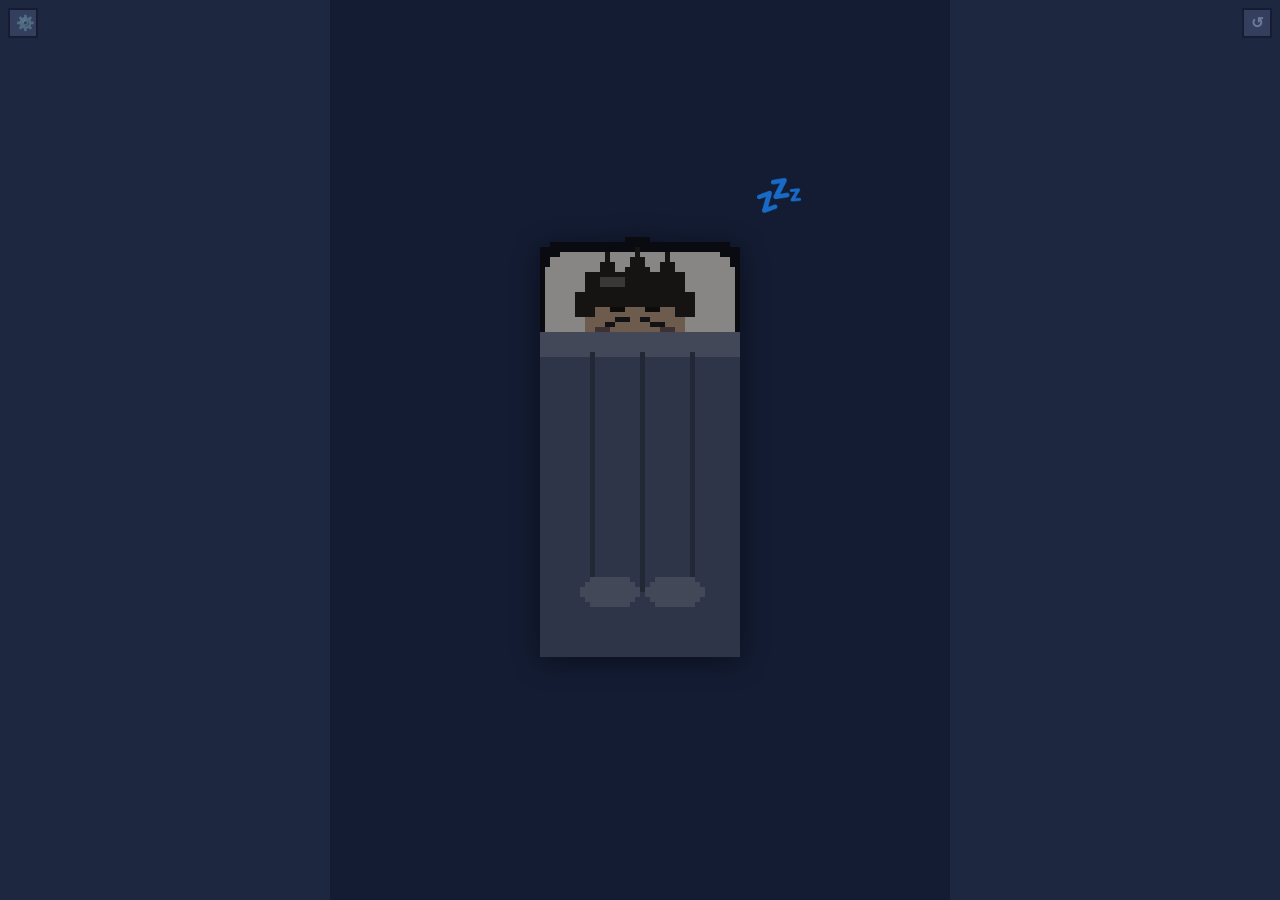
==== app/index.html @ 26806d90 "Ajoute un catalogue entourage et l'ajout au planning par texte/dictée Catalogue "Mon entourage" (nom" ====
<!DOCTYPE html>
<html lang="fr">
<head>
<meta charset="UTF-8">
<meta name="viewport" content="width=device-width, initial-scale=1.0, maximum-scale=1.0, user-scalable=no">
<title>Dayrise</title>
<link rel="stylesheet" href="styles.css">
<!-- Installable en icône d'écran d'accueil ("Ajouter à l'écran d'accueil")
     plutôt qu'un onglet/favori de navigateur classique — un lancement
     plus stable dans le temps (même origine à chaque fois), utile depuis
     l'incident de réinitialisation (cf. TODO.md). -->
<link rel="manifest" href="manifest.json">
<meta name="theme-color" content="#1E2740">
<link rel="apple-touch-icon" href="assets/icons/icon-192.png">
<meta name="apple-mobile-web-app-capable" content="yes">
<meta name="apple-mobile-web-app-status-bar-style" content="black-translucent">
<meta name="apple-mobile-web-app-title" content="Dayrise">
</head>
<body>
<div id="app">

  <!-- Bouton discret, visible sur tous les écrans, protégé par appui long
       (~900ms) pour éviter qu'un enfant l'efface par accident. Utile en
       usage réel si la journée doit être recommencée. -->
  <button id="btn-reset-test" title="Maintenir pour recommencer la journée">↺</button>

  <!-- Entrée de l'espace parent, visible sur tous les écrans — pas
       protégée par appui long (pas destructif : ouvre juste l'écran du
       code, cf. ouvrirEspaceParent() dans app.js), symétrique du reset. -->
  <button id="btn-espace-parent" aria-label="Espace parent" title="Espace parent">⚙️</button>

  <!-- Mode debug (tests, jamais vu par Léon) : masqué par défaut, révélé
       par `modeDebugActif()` dans app.js (activé une fois via ?debug=1
       dans l'URL, retenu ensuite sur ce navigateur). Voir app/README.md. -->
  <button id="btn-debug" class="hidden" aria-label="Mode debug" title="Mode debug">🧪</button>

  <div id="debug-panel" class="hidden">
    <div id="debug-entete">
      <strong>🧪 Mode debug</strong>
      <button id="btn-debug-fermer" aria-label="Fermer">✕</button>
    </div>

    <div class="debug-bloc">
      <div class="debug-bloc-titre">Horloge de test</div>
      <div class="debug-ligne">
        <button class="btn-debug-item btn-debug-inline" id="btn-debug-heure-moins">− 1h</button>
        <span id="debug-heure-valeur">réelle</span>
        <button class="btn-debug-item btn-debug-inline" id="btn-debug-heure-plus">+ 1h</button>
        <button class="btn-debug-item btn-debug-inline" id="btn-debug-heure-reelle">temps réel</button>
      </div>
      <div class="debug-note">Pilote le réveil (7h) et le déblocage de « Aller se coucher » (18h).</div>
    </div>

    <div class="debug-bloc">
      <div class="debug-bloc-titre">Code parent actuel</div>
      <code id="debug-code-parent">1234</code>
    </div>

    <div class="debug-bloc">
      <div class="debug-bloc-titre">Profil de cet appareil : <span id="debug-profil-valeur">Léon</span></div>
      <div id="debug-profils"></div>
      <div class="debug-note">Chaque enfant a son propre appareil en usage réel (cf. "Cet appareil" dans l'espace parent) — ceci ne sert qu'à tester les deux profils sur un même appareil de dev.</div>
    </div>

    <div class="debug-bloc">
      <div class="debug-bloc-titre">Réveil</div>
      <button class="btn-debug-item" id="btn-debug-dodo">😴 Écran endormi</button>
      <button class="btn-debug-item" id="btn-debug-bonjour">☀️ Bonjour</button>
      <button class="btn-debug-item" id="btn-debug-dormi">🌙 As-tu bien dormi ?</button>
      <button class="btn-debug-item" id="btn-debug-humeur">🙂 Comment te sens-tu ?</button>
    </div>

    <div class="debug-bloc">
      <div class="debug-bloc-titre">Routines</div>
      <div id="debug-routines"></div>
    </div>

    <div class="debug-bloc">
      <div class="debug-bloc-titre">Navigation</div>
      <button class="btn-debug-item" id="btn-debug-menu">🏠 Menu du jour</button>
      <button class="btn-debug-item" id="btn-debug-missions">🚗 Sorties (missions)</button>
      <button class="btn-debug-item" id="btn-debug-journee">🗓️ Ma journée</button>
      <button class="btn-debug-item" id="btn-debug-recompenses">🏆 Mes récompenses</button>
      <button class="btn-debug-item" id="btn-debug-coffre">🎁 Récompense fin de journée</button>
    </div>

    <div class="debug-bloc">
      <div class="debug-bloc-titre">Aventures</div>
      <div id="debug-aventures"></div>
    </div>

    <div class="debug-bloc">
      <div class="debug-bloc-titre">Espace parent (direct, sans code)</div>
      <button class="btn-debug-item" id="btn-debug-parent">⚙️ Espace parent</button>
      <button class="btn-debug-item" id="btn-debug-parent-routines">🔁 Relancer une routine</button>
      <button class="btn-debug-item" id="btn-debug-parent-historique">📅 Historique</button>
      <button class="btn-debug-item" id="btn-debug-parent-seances">🧑‍⚕️ Notes des séances</button>
      <button class="btn-debug-item" id="btn-debug-parent-activites">🗺️ Activités</button>
      <button class="btn-debug-item" id="btn-debug-parent-routines-catalogue">🧩 Routines</button>
      <button class="btn-debug-item" id="btn-debug-parent-entourage">👪 Mon entourage</button>
      <button class="btn-debug-item" id="btn-debug-parent-appareil">📱 Cet appareil</button>
      <button class="btn-debug-item" id="btn-debug-nouvelle-activite">➕ Nouvelle activité</button>
      <button class="btn-debug-item" id="btn-debug-nouvelle-routine">➕ Nouvelle routine</button>
      <button class="btn-debug-item" id="btn-debug-nouvelle-personne">➕ Nouvelle personne</button>
      <button class="btn-debug-item" id="btn-debug-code-reel">🔑 Écran code (flow réel)</button>
    </div>

    <div class="debug-bloc">
      <button class="btn-debug-item" id="btn-debug-reset">↺ Réinitialiser la journée</button>
    </div>
  </div>

  <!-- ============ 0. Menu de la journée ============ -->
  <div id="screen-menu" class="screen active">
    <div class="barre-haut">
      <div class="prenom-actif" id="prenom-menu">Léon</div>
      <button id="btn-mes-recompenses" class="bloc-monnaies" aria-label="Voir mes récompenses">
        <div id="jauge-jour"></div>
        <div id="pieces-total"></div>
      </button>
    </div>

    <div id="horloge"></div>

    <div id="scene-menu">
      <!-- Calques <img> injectés par construireCalquesAvatar() (app.js)
           selon le profil actif (Léon ou Colette) — cf. PROFILS. -->
      <div id="avatar-wrap-menu" class="avatar-wrap">
        <div class="badge-zone badge-dos" data-badge="dos"></div>
        <div class="badge-zone badge-visage" data-badge="visage"></div>
      </div>
    </div>

    <div id="titre-menu">Qu'est-ce qu'on fait ?</div>
    <div id="liste-routines"></div>

    <!-- Porte de sortie vers les aventures/missions : n'ouvre que si
         "Se préparer à partir" est validée, sinon ramène directement à
         cette routine (cf. app.js, allerVersDepart()). -->
    <button id="btn-depart" aria-label="Partir à l'aventure">
      <span id="depart-icone">🚗</span>
      <span id="depart-texte">Partir à l'aventure</span>
    </button>

    <button id="btn-journee" class="btn-secondaire" aria-label="Afficher ma journée">
      <span>🗓️</span>
      <span>Afficher ma journée</span>
    </button>
  </div>

  <!-- ============ Aventures / missions du jour ============ -->
  <div id="screen-missions" class="screen">
    <div class="barre-haut">
      <button class="btn-retour-ecran" id="btn-retour-menu" aria-label="Retour au menu">←</button>
      <div class="prenom-actif">Les sorties du jour</div>
      <div></div>
    </div>
    <div class="scene-centree">
      <div id="missions-emoji">🚗</div>
      <div id="missions-texte" class="texte-consigne">Rien de prévu aujourd'hui !</div>
      <div id="missions-liste"></div>
    </div>
  </div>

  <!-- ============ Ma journée (planning chronologique) ============ -->
  <div id="screen-journee" class="screen">
    <div class="barre-haut">
      <button class="btn-retour-ecran" id="btn-retour-menu-journee" aria-label="Retour au menu">←</button>
      <div class="prenom-actif">Ma journée</div>
      <button class="btn-voix" id="btn-modifier-journee" aria-label="Modifier la journée">✏️</button>
      <div></div>
    </div>
    <div id="journee-contenu"></div>
  </div>

  <!-- ============ Mes récompenses (étoiles + pièces à collectionner) ============ -->
  <div id="screen-recompenses" class="screen">
    <div class="barre-haut">
      <button class="btn-retour-ecran" id="btn-retour-menu-recompenses" aria-label="Retour au menu">←</button>
      <div class="prenom-actif">Mes récompenses</div>
      <div></div>
    </div>
    <div id="recompenses-contenu"></div>
  </div>

  <!-- ============ 1. Écran d'une routine (générique, alimenté par ROUTINES) ============ -->
  <div id="screen-routine" class="screen">
    <div class="barre-haut">
      <!-- Pour un tap accidentel sur la mauvaise routine au menu — pas
           protégé par appui long comme le reset : revenir en arrière ne
           perd rien (la progression déjà cochée reste enregistrée,
           cf. app.js). -->
      <button class="btn-retour-ecran" id="btn-retour-routine" aria-label="Retour au menu">←</button>
      <div class="bloc-nom">
        <div class="prenom-actif" id="prenom-routine">Léon</div>
        <div id="nom-routine"></div>
      </div>
      <button class="btn-voix" id="btn-voix-routine" aria-label="Réécouter">🔊</button>
      <div id="barre-etapes"></div>
    </div>

    <div id="scene">
      <!-- Calques <img> injectés par construireCalquesAvatar() (app.js)
           selon le profil actif (Léon ou Colette) — cf. PROFILS. -->
      <div id="avatar-wrap" class="avatar-wrap">
        <div class="badge-zone badge-dos" data-badge="dos"></div>
        <div class="badge-zone badge-visage" data-badge="visage"></div>
      </div>

      <!-- Poignée invisible superposée à l'avatar, reconstruite par
           synchroniserRoutineEcran() uniquement pour une tâche
           `avatarGlissable` (ex. "enlève tes vêtements") — les calques
           de l'avatar ont pointer-events:none, il faut cet élément pour
           capter le geste (cf. rendreAvatarGlissable() dans app.js). -->
      <div id="avatar-poignee"></div>

      <!-- Indique la direction du geste pour une tâche `avatarGlissable`
           (visible tant qu'elle est en cours, cf. synchroniserRoutineEcran()
           dans app.js) — retour de terrain : sans elle, personne ne
           devine qu'il faut tirer l'avatar vers le bas. -->
      <div id="fleche-detacher" aria-hidden="true">⬇</div>

      <!-- Pile de vêtements (tâche `pileGlissable`, ex. "Range tes
           vêtements") : matérialise dans la scène ce qui vient de tomber
           pendant "Enlève tes vêtements", plutôt qu'un simple icône de
           liste. Reconstruite à chaque rendu par app.js. -->
      <div id="pile-vetements"></div>

      <!-- Panier de linge, visible en permanence pendant la routine du
           soir (cf. synchroniserRoutineEcran(), routine.id === "soir")
           — demandé explicitement : une cible fixe et déjà visible
           plutôt qu'une zone invisible qui n'apparaît qu'en glissant.
           Purement décoratif (pointer-events:none) ; #zone-panier
           juste en dessous est la vraie cible du glisser. -->
      <div id="panier-linge" aria-hidden="true">🧺</div>

      <div class="zone-cible" id="zone-visage"></div>
      <div class="zone-cible" id="zone-torse"></div>
      <div class="zone-cible" id="zone-bassin"></div>
      <div class="zone-cible" id="zone-jambes"></div>
      <div class="zone-cible" id="zone-pieds"></div>
      <div class="zone-cible" id="zone-dos"></div>
      <div class="zone-cible" id="zone-panier"></div>
    </div>

    <div id="etape-courante"></div>

    <div id="chemin"></div>
  </div>

  <!-- ============ Mini-jeu : brossage de dents ============ -->
  <!-- Ouvert en tapant la ligne "Brosse-toi les dents." dans une routine
       (cf. ouvrirMiniJeu()/miniJeu dans app.js) plutôt que par glisser.
       6 zones dans l'ordre haut-gauche/haut-devant/haut-droite/
       bas-gauche/bas-devant/bas-droite — l'ordre ici DOIT rester
       identique à ZONES_DENTS (app.js), qui s'appuie sur l'ordre du DOM
       plutôt que sur data-zone pour rester simple. -->
  <div id="screen-dents" class="screen">
    <div class="barre-haut">
      <button class="btn-retour-ecran" id="btn-retour-dents" aria-label="Retour à la routine">←</button>
      <div class="prenom-actif">Brosse-toi les dents</div>
      <div id="dents-barre"></div>
    </div>
    <div id="dents-consigne" class="texte-consigne"></div>
    <div id="dents-bouche">
      <div class="zone-dent" data-zone="haut-gauche"><span class="zone-dent-emoji">🦷</span><div class="zone-dent-remplissage"></div></div>
      <div class="zone-dent" data-zone="haut-devant"><span class="zone-dent-emoji">🦷</span><div class="zone-dent-remplissage"></div></div>
      <div class="zone-dent" data-zone="haut-droite"><span class="zone-dent-emoji">🦷</span><div class="zone-dent-remplissage"></div></div>
      <div class="zone-dent" data-zone="bas-gauche"><span class="zone-dent-emoji">🦷</span><div class="zone-dent-remplissage"></div></div>
      <div class="zone-dent" data-zone="bas-devant"><span class="zone-dent-emoji">🦷</span><div class="zone-dent-remplissage"></div></div>
      <div class="zone-dent" data-zone="bas-droite"><span class="zone-dent-emoji">🦷</span><div class="zone-dent-remplissage"></div></div>
    </div>
    <div id="dents-chrono">3:00</div>
    <!-- Seule action possible pendant le brossage, jamais requise (cf.
         toggleDentsPause() dans app.js) : le minuteur avance tout seul,
         l'enfant se concentre sur sa vraie brosse à dents. -->
    <button class="btn-secondaire" id="btn-pause-dents">⏸️ Pause</button>
    <div class="note-bas">Le minuteur avance tout seul, zone par zone.</div>
  </div>

  <!-- ============ 1bis. Histoire du soir (routine "Aller se coucher") ============ -->
  <div id="screen-histoire" class="screen">
    <div class="barre-haut">
      <button class="btn-retour-ecran" id="btn-retour-histoire" aria-label="Retour à la routine">←</button>
      <div class="prenom-actif">L'histoire du soir</div>
      <button class="btn-voix" id="btn-voix-histoire" aria-label="Réécouter">🔊</button>
    </div>
    <div id="histoire-image"></div>
    <div id="histoire-texte" class="texte-consigne"></div>
    <!-- C'est un parent qui appuie une fois la lecture terminée (cf.
         commentaire de ouvrirHistoire() dans app.js) — pas l'enfant. -->
    <button class="btn-continuer" id="btn-fini-histoire">L'histoire est finie</button>
  </div>

  <!-- ============ 2. Fin de routine : félicitations + appel au parent ============ -->
  <div id="screen-bravo-routine" class="screen">
    <div class="scene-centree">
      <div id="bravo-routine-emoji">🎉</div>
      <div id="bravo-routine-titre"></div>
      <div id="bravo-routine-soustitre" class="texte-consigne"></div>
      <button class="btn-continuer" id="btn-un-parent">Un parent est avec moi</button>
    </div>
  </div>

  <!-- ============ 3. Validation parent (code + relecture/correction) ============ -->
  <div id="screen-validation" class="screen">
    <div class="barre-haut">
      <button class="btn-retour-ecran" id="btn-retour-validation" aria-label="Retour">←</button>
      <div class="prenom-actif">Un parent valide</div>
      <div></div>
    </div>
    <div id="validation-sous-titre" class="texte-consigne"></div>

    <div id="pavecode-wrap">
      <div id="pavecode-cases">
        <div class="case-code"></div>
        <div class="case-code"></div>
        <div class="case-code"></div>
        <div class="case-code"></div>
      </div>
      <div id="pavecode-clavier"></div>
      <div id="pavecode-erreur" class="texte-erreur"></div>
    </div>

    <div id="correction-wrap" class="hidden">
      <div id="correction-note">Décoche ce qui n'a pas vraiment été fait, puis valide.</div>
      <div id="correction-liste"></div>
      <button class="btn-continuer" id="btn-valider-routine">Déverrouiller le coffre 🔒</button>
    </div>
  </div>

  <!-- ============ Espace parent (hub) ============ -->
  <div id="screen-parent" class="screen">
    <div class="barre-haut">
      <button class="btn-retour-ecran" id="btn-retour-menu-parent" aria-label="Retour au menu">←</button>
      <div class="prenom-actif">Espace parent</div>
      <div></div>
    </div>
    <div id="parent-contenu"></div>
  </div>

  <!-- ============ Espace parent : relancer une routine ============ -->
  <div id="screen-parent-routines" class="screen">
    <div class="barre-haut">
      <button class="btn-retour-ecran" id="btn-retour-parent-routines" aria-label="Retour à l'espace parent">←</button>
      <div class="prenom-actif">Relancer une routine</div>
      <div></div>
    </div>
    <div class="texte-consigne" id="parent-routines-intro">Si l'état de Léon a changé (ex. il s'est redéshabillé), choisis la routine à relancer.</div>
    <div id="parent-routines-liste"></div>
  </div>

  <!-- ============ Espace parent : historique des journées ============ -->
  <div id="screen-parent-historique" class="screen">
    <div class="barre-haut">
      <button class="btn-retour-ecran" id="btn-retour-parent-historique" aria-label="Retour à l'espace parent">←</button>
      <div class="prenom-actif">Historique</div>
      <div></div>
    </div>
    <div id="parent-historique-liste"></div>
  </div>

  <!-- ============ Espace parent : notes des séances (praticiennes) ============ -->
  <div id="screen-parent-seances" class="screen">
    <div class="barre-haut">
      <button class="btn-retour-ecran" id="btn-retour-parent-seances" aria-label="Retour à l'espace parent">←</button>
      <div class="prenom-actif">Notes des séances</div>
      <div></div>
    </div>
    <div id="parent-seances-liste"></div>
  </div>

  <!-- ============ Espace parent : activités ============ -->
  <div id="screen-parent-activites" class="screen">
    <div class="barre-haut">
      <button class="btn-retour-ecran" id="btn-retour-parent-activites" aria-label="Retour à l'espace parent">←</button>
      <div class="prenom-actif">Activités</div>
      <div></div>
    </div>
    <div class="texte-consigne">Touche une activité pour l'ajouter ou la retirer d'aujourd'hui.</div>
    <div id="parent-activites-liste"></div>
    <button class="btn-continuer" id="btn-nouvelle-activite">➕ Nouvelle activité</button>
  </div>

  <!-- ============ Espace parent : catalogue des routines ============ -->
  <div id="screen-parent-routines-catalogue" class="screen">
    <div class="barre-haut">
      <button class="btn-retour-ecran" id="btn-retour-parent-routines-catalogue" aria-label="Retour à l'espace parent">←</button>
      <div class="prenom-actif">Routines</div>
      <div></div>
    </div>
    <div id="parent-routines-catalogue-liste"></div>
    <button class="btn-continuer" id="btn-nouvelle-routine">➕ Nouvelle routine</button>
  </div>

  <!-- ============ Espace parent : mon entourage ============ -->
  <div id="screen-parent-entourage" class="screen">
    <div class="barre-haut">
      <button class="btn-retour-ecran" id="btn-retour-parent-entourage" aria-label="Retour à l'espace parent">←</button>
      <div class="prenom-actif">Mon entourage</div>
      <div></div>
    </div>
    <div id="parent-entourage-liste"></div>
    <button class="btn-continuer" id="btn-nouvelle-personne">➕ Nouvelle personne</button>
  </div>

  <!-- ============ Espace parent : cet appareil (quel profil) ============ -->
  <div id="screen-parent-appareil" class="screen">
    <div class="barre-haut">
      <button class="btn-retour-ecran" id="btn-retour-parent-appareil" aria-label="Retour à l'espace parent">←</button>
      <div class="prenom-actif">Cet appareil</div>
      <div></div>
    </div>
    <div class="texte-consigne">Choisis l'enfant que cet appareil affiche. Colette a son propre appareil, distinct de celui de Léon — ce choix n'est pas destiné à être changé tous les jours.</div>
    <div id="parent-appareil-liste"></div>
  </div>

  <!-- ============ Espace parent : nouvelle routine ============ -->
  <div id="screen-parent-nouvelle-routine" class="screen">
    <div class="barre-haut">
      <button class="btn-retour-ecran" id="btn-retour-parent-nouvelle-routine" aria-label="Annuler">←</button>
      <div class="prenom-actif">Nouvelle routine</div>
      <div></div>
    </div>
    <div id="nouvelle-routine-contenu">
      <label class="champ-parent">
        <span>Nom de la routine</span>
        <input type="text" id="nr-nom" placeholder="Ex : Le bain" maxlength="40">
      </label>
      <div class="champ-parent">
        <span>Icône</span>
        <div id="nr-emoji-grille"></div>
      </div>
      <div class="champ-parent">
        <span>Lieu (teinte du décor)</span>
        <div class="nr-lieu-choix">
          <button type="button" class="nr-lieu-btn choisi" id="nr-lieu-chambre">Chambre</button>
          <button type="button" class="nr-lieu-btn" id="nr-lieu-salon">Salon</button>
        </div>
      </div>
      <div class="texte-consigne" style="margin: 8px 0 0;">Remplis au moins une tâche (dans l'ordre). « Zone » = où glisser l'icône sur l'avatar.</div>

      <div class="tache-parent">
        <span class="tache-parent-num">1</span>
        <input type="text" class="tache-parent-texte" id="nr-t1-texte" placeholder="Ex : Brosse-toi les dents.">
        <input type="text" class="tache-parent-emoji" id="nr-t1-emoji" placeholder="🪥" maxlength="4">
        <select class="tache-parent-zone" id="nr-t1-zone">
          <option value="zone-visage">Visage</option>
          <option value="zone-torse">Torse</option>
          <option value="zone-bassin">Bassin</option>
          <option value="zone-jambes">Jambes</option>
          <option value="zone-pieds">Pieds</option>
          <option value="zone-dos">Dos</option>
        </select>
      </div>
      <div class="tache-parent">
        <span class="tache-parent-num">2</span>
        <input type="text" class="tache-parent-texte" id="nr-t2-texte" placeholder="Ex : Entre dans le bain.">
        <input type="text" class="tache-parent-emoji" id="nr-t2-emoji" placeholder="🛁" maxlength="4">
        <select class="tache-parent-zone" id="nr-t2-zone">
          <option value="zone-visage">Visage</option>
          <option value="zone-torse">Torse</option>
          <option value="zone-bassin">Bassin</option>
          <option value="zone-jambes">Jambes</option>
          <option value="zone-pieds">Pieds</option>
          <option value="zone-dos">Dos</option>
        </select>
      </div>
      <div class="tache-parent">
        <span class="tache-parent-num">3</span>
        <input type="text" class="tache-parent-texte" id="nr-t3-texte" placeholder="Ex : Lave-toi.">
        <input type="text" class="tache-parent-emoji" id="nr-t3-emoji" placeholder="🧼" maxlength="4">
        <select class="tache-parent-zone" id="nr-t3-zone">
          <option value="zone-visage">Visage</option>
          <option value="zone-torse">Torse</option>
          <option value="zone-bassin">Bassin</option>
          <option value="zone-jambes">Jambes</option>
          <option value="zone-pieds">Pieds</option>
          <option value="zone-dos">Dos</option>
        </select>
      </div>
      <div class="tache-parent">
        <span class="tache-parent-num">4</span>
        <input type="text" class="tache-parent-texte" id="nr-t4-texte" placeholder="Ex : Sors et sèche-toi.">
        <input type="text" class="tache-parent-emoji" id="nr-t4-emoji" placeholder="🧺" maxlength="4">
        <select class="tache-parent-zone" id="nr-t4-zone">
          <option value="zone-visage">Visage</option>
          <option value="zone-torse">Torse</option>
          <option value="zone-bassin">Bassin</option>
          <option value="zone-jambes">Jambes</option>
          <option value="zone-pieds">Pieds</option>
          <option value="zone-dos">Dos</option>
        </select>
      </div>
      <div class="tache-parent">
        <span class="tache-parent-num">5</span>
        <input type="text" class="tache-parent-texte" id="nr-t5-texte" placeholder="Ex : Mets ton pyjama.">
        <input type="text" class="tache-parent-emoji" id="nr-t5-emoji" placeholder="👕" maxlength="4">
        <select class="tache-parent-zone" id="nr-t5-zone">
          <option value="zone-visage">Visage</option>
          <option value="zone-torse">Torse</option>
          <option value="zone-bassin">Bassin</option>
          <option value="zone-jambes">Jambes</option>
          <option value="zone-pieds">Pieds</option>
          <option value="zone-dos">Dos</option>
        </select>
      </div>
      <label class="champ-parent">
        <span>Autres mots pour la retrouver (facultatif, séparés par des virgules)</span>
        <input type="text" id="nr-mots-cles" placeholder="Ex : bain, hygiène" maxlength="120">
      </label>
      <div class="champ-parent">
        <span>Qui est là ? (facultatif)</span>
        <div id="nr-entourage-grille" class="grille-entourage"></div>
      </div>
      <div id="nr-erreur" class="texte-erreur"></div>
    </div>
    <button class="btn-continuer" id="btn-creer-routine">Créer et ajouter à la journée</button>
  </div>

  <!-- ============ Espace parent : nouvelle activité ============ -->
  <div id="screen-parent-nouvelle-aventure" class="screen">
    <div class="barre-haut">
      <button class="btn-retour-ecran" id="btn-retour-parent-nouvelle-aventure" aria-label="Annuler">←</button>
      <div class="prenom-actif">Nouvelle activité</div>
      <div></div>
    </div>
    <div id="nouvelle-aventure-contenu">
      <label class="champ-parent">
        <span>Nom de l'activité</span>
        <input type="text" id="na-nom" placeholder="Ex : La piscine" maxlength="40">
      </label>
      <div class="champ-parent">
        <span>Icône</span>
        <div id="na-emoji-grille"></div>
      </div>
      <label class="champ-parent">
        <span>Texte pendant le trajet</span>
        <input type="text" id="na-trajet" placeholder="Ex : On roule vers la piscine." maxlength="80">
      </label>
      <label class="champ-parent">
        <span>Texte à l'arrivée</span>
        <input type="text" id="na-arrivee" placeholder="Ex : On est arrivés à la piscine." maxlength="80">
      </label>
      <label class="champ-parent">
        <span>1ʳᵉ étape sur place</span>
        <input type="text" id="na-etape1" placeholder="Ex : On se change." maxlength="60">
      </label>
      <label class="champ-parent">
        <span>2ᵉ étape sur place</span>
        <input type="text" id="na-etape2" placeholder="Ex : On nage." maxlength="60">
      </label>
      <label class="champ-parent">
        <span>3ᵉ étape sur place</span>
        <input type="text" id="na-etape3" placeholder="Ex : On se rhabille." maxlength="60">
      </label>
      <label class="champ-parent champ-parent-case">
        <input type="checkbox" id="na-piece">
        <span>Donne une pièce 🪙 à la fin</span>
      </label>
      <label class="champ-parent">
        <span>Autres mots pour la retrouver (facultatif, séparés par des virgules)</span>
        <input type="text" id="na-mots-cles" placeholder="Ex : vélo, bike" maxlength="120">
      </label>
      <div class="champ-parent">
        <span>Qui est là ? (facultatif)</span>
        <div id="na-entourage-grille" class="grille-entourage"></div>
      </div>
      <div id="na-erreur" class="texte-erreur"></div>
    </div>
    <button class="btn-continuer" id="btn-creer-aventure">Créer et ajouter à aujourd'hui</button>
  </div>

  <!-- ============ Espace parent : nouvelle personne (entourage) ============ -->
  <div id="screen-parent-nouvelle-personne" class="screen">
    <div class="barre-haut">
      <button class="btn-retour-ecran" id="btn-retour-parent-nouvelle-personne" aria-label="Annuler">←</button>
      <div class="prenom-actif">Nouvelle personne</div>
      <div></div>
    </div>
    <div id="nouvelle-personne-contenu">
      <label class="champ-parent">
        <span>Nom</span>
        <input type="text" id="np-nom" placeholder="Ex : Mamie" maxlength="40">
      </label>
      <div class="champ-parent">
        <span>Icône</span>
        <div id="np-emoji-grille"></div>
      </div>
      <label class="champ-parent">
        <span>Rôle (facultatif)</span>
        <input type="text" id="np-role" placeholder="Ex : Grand-mère" maxlength="40">
      </label>
      <div id="np-erreur" class="texte-erreur"></div>
    </div>
    <button class="btn-continuer" id="btn-creer-personne">Créer</button>
  </div>

  <!-- ============ 4. Récompense (fin de journée, aventure, routine) ============ -->
  <!-- Pour une routine (cf. ouvrirCoffreRoutine() dans app.js), le coffre
       arrive VERROUILLÉ : #coffre-emoji reste le même coffre fermé (🎁,
       cf. commentaire dans styles.css) — pas de cadenas séparé, c'est
       bien le coffre lui-même que l'enfant doit voir et taper. Le parent
       vient de le déverrouiller avec le code, mais c'est l'enfant qui
       tape sur le coffre pour l'ouvrir pour de vrai : ce tap révèle
       l'étoile (pas un cadeau) et donne la récompense, pas la validation
       du parent. Fin de journée et aventures gardent l'ouverture
       automatique d'aujourd'hui (jamais verrouillé, toujours 🎁). -->
  <div id="screen-coffre" class="screen">
    <div class="barre-haut">
      <div class="prenom-actif" id="coffre-titre">Bravo Léon !</div>
      <button class="btn-voix" id="btn-voix-coffre" aria-label="Réécouter">🔊</button>
      <div></div>
    </div>
    <div class="scene-centree">
      <div id="coffre-particules"></div>
      <button id="coffre-emoji" aria-label="Ouvrir le coffre">🎁</button>
      <div id="coffre-statut" class="hidden">FERMÉ</div>
    </div>
    <div id="coffre-texte" class="texte-consigne"></div>
    <div id="coffre-recompense">
      <div id="coffre-recompense-texte"></div>
      <button class="btn-continuer" id="btn-continuer-coffre">Terminé !</button>
    </div>
  </div>

  <!-- ============ 4bis. Sommeil (jusqu'au réveil, cf. dortEncore()) ============ -->
  <!-- Volontairement sans texte ni bouton : rien à faire, rien à lire —
       juste une scène calme. Seuls les boutons globaux (⚙️/↺, hors des
       .screen, tout en haut du body) restent atteignables, cf. leur
       commentaire dans index.html pour le rôle de bypass parental.
       #dodo-avatar (src posé par appliquerProfilAuDom(), cf. app.js) :
       l'avatar du profil actif allongé, yeux fermés, sous une couette —
       pas le sprite debout habituel. #dodo-zzz reste un emoji animé en
       CSS, pas dessiné dans le sprite (cf. scripts/generate_sprites_detailed_preview.py). -->
  <div id="screen-dodo" class="screen">
    <div class="scene-centree">
      <img id="dodo-avatar" src="" alt="">
      <div id="dodo-zzz">💤</div>
    </div>
  </div>

  <!-- ============ 4ter. Réveil (bonjour → as-tu bien dormi → humeur),
       une fois l'heure passée et jusqu'au menu, cf. ouvrirReveil() ============ -->
  <div id="screen-reveil-bonjour" class="screen">
    <div class="barre-haut">
      <div class="prenom-actif">Bonjour !</div>
      <button class="btn-voix" id="btn-voix-reveil-bonjour" aria-label="Réécouter">🔊</button>
      <div></div>
    </div>
    <div class="scene-centree">
      <div id="reveil-emoji">☀️</div>
      <div id="reveil-bonjour-texte" class="texte-consigne"></div>
      <button class="btn-continuer" id="btn-reveil-bonjour">Bonjour toi</button>
    </div>
  </div>

  <div id="screen-reveil-dormi" class="screen">
    <div class="barre-haut">
      <div class="prenom-actif">Le réveil</div>
      <button class="btn-voix" id="btn-voix-reveil-dormi" aria-label="Réécouter">🔊</button>
      <div></div>
    </div>
    <div class="scene-centree">
      <div id="reveil-dormi-texte" class="texte-consigne"></div>
      <div class="reveil-choix">
        <button class="btn-continuer" id="btn-dormi-oui">🙂 Oui</button>
        <button class="btn-continuer" id="btn-dormi-non">🙁 Non</button>
      </div>
    </div>
  </div>

  <div id="screen-reveil-humeur" class="screen">
    <div class="barre-haut">
      <div class="prenom-actif">Comment te sens-tu ?</div>
      <button class="btn-voix" id="btn-voix-reveil-humeur" aria-label="Réécouter">🔊</button>
      <div></div>
    </div>
    <div id="reveil-humeur-texte" class="texte-consigne"></div>
    <div id="reveil-humeur-grille"></div>
  </div>

  <!-- ============ 3. Le trajet ============ -->
  <div id="screen-trajet" class="screen">
    <div class="barre-haut">
      <div class="prenom-actif">Le trajet</div>
      <button class="btn-voix" id="btn-voix-trajet" aria-label="Réécouter">🔊</button>
      <div></div>
    </div>
    <div id="scene-trajet">
      <div id="fenetre-voiture"></div>
      <svg id="silhouette-enfant" viewBox="0 0 120 160" aria-hidden="true">
        <path d="
          M15,160 L15,105
          Q15,90 32,85 L32,55
          Q35,25 55,17 Q60,14 65,17 Q75,15 80,20
          Q88,22 85,28 Q90,30 88,35 Q92,40 88,45
          L92,50 Q96,55 98,60 Q92,64 90,66 Q94,70 90,72
          L85,80 Q80,86 78,88 L75,100
          Q90,105 100,120 L105,160
          Z
        "/>
      </svg>
    </div>
    <div class="texte-consigne" id="trajet-texte">On roule vers chez Pauline.</div>
    <div class="note-bas">C'est un temps d'attente : rien à faire, rien à toucher. Quand on est arrivés, un parent appuie ici.</div>
    <button class="btn-continuer" id="btn-arrive">On est arrivés ✅</button>
  </div>

  <!-- ============ 4. Arrivée chez la praticienne ============ -->
  <div id="screen-arrivee" class="screen">
    <div class="barre-haut">
      <div class="prenom-actif" id="arrivee-lieu">Chez Pauline</div>
      <button class="btn-voix" id="btn-voix-arrivee" aria-label="Réécouter">🔊</button>
      <div></div>
    </div>
    <div id="scene-arrivee">
      <div class="sprite-simple" id="sprite-enfant">
        <!-- Calques <img> injectés par construireCalquesAvatar() (app.js)
             selon le profil actif (Léon ou Colette) — cf. PROFILS. -->
        <div id="avatar-wrap-arrivee" class="avatar-wrap">
          <div class="badge-zone badge-dos" data-badge="dos"></div>
          <div class="badge-zone badge-visage" data-badge="visage"></div>
        </div>
        <span id="arrivee-prenom-enfant">Léon</span>
      </div>
      <div class="sprite-simple hidden" id="sprite-personne"></div>
    </div>
    <div class="texte-consigne" id="arrivee-texte">Pauline est là. Orthophoniste, une demi-heure.</div>
    <div class="carte-programme">
      <div class="label-trajet">CE QUI VA SE PASSER</div>
      <div id="arrivee-programme"></div>
    </div>
    <button class="btn-continuer" id="btn-cest-parti">C'est parti</button>
  </div>

  <!-- ============ Séance chez une praticienne (en cours) ============ -->
  <!-- N'apparaît que pour une aventure avec une praticienne précise
       (personne, cf. terminerVisite() dans app.js) — Pauline, Elsa,
       Arianne. C'est elle qui garde l'appareil ici, pas l'enfant : rien
       à faire pour personne avant qu'elle tape "Terminer la séance". -->
  <div id="screen-seance" class="screen">
    <div class="barre-haut">
      <div class="prenom-actif" id="seance-titre">Chez Pauline</div>
      <div></div>
      <div></div>
    </div>
    <div class="scene-centree">
      <div id="seance-emoji">🧑‍⚕️</div>
      <div class="texte-consigne" id="seance-texte">Séance en cours.</div>
    </div>
    <div class="note-bas">L'appareil reste avec la praticienne jusqu'à la fin de la séance.</div>
    <button class="btn-continuer" id="btn-terminer-seance">Terminer la séance</button>
  </div>

  <!-- ============ Séance : note + appréciation (réservé aux parents) ============ -->
  <!-- N'apparaît qu'après le code (cf. terminerSeanceCode() dans app.js) —
       jamais montré à l'enfant, jamais consultable depuis l'espace
       enfant : seule la note passée existe côté parent, dans
       l'historique (cf. texteSeancesHistorique()). -->
  <div id="screen-seance-note" class="screen">
    <div class="barre-haut">
      <div class="prenom-actif">Comment s'est passée la séance ?</div>
      <div></div>
      <div></div>
    </div>
    <div id="seance-note-contenu">
      <div class="champ-parent">
        <span>Note (obligatoire)</span>
        <div id="seance-note-etoiles"></div>
      </div>
      <label class="champ-parent">
        <span>Appréciation (optionnel)</span>
        <textarea id="seance-appreciation" rows="4" placeholder="Ex : bien participé, un peu fatigué·e en fin de séance..."></textarea>
      </label>
      <div id="seance-note-erreur" class="texte-erreur"></div>
    </div>
    <div class="note-bas">Réservé aux parents — jamais visible pour l'enfant.</div>
    <button class="btn-continuer" id="btn-valider-seance">Valider</button>
  </div>

</div>
<script src="app.js"></script>
</body>
</html>
---- app/styles.css ----
:root {
  --bg: #1E2740;
  --bg-alt: #212B47;
  --deep: #141C33;
  --outline: #0E1424;
  --surface: #263050;
  --surface-raised: #2A3556;
  --surface-active: #33406A;
  --surface-high: #4A5880;
  --accent: #F0952F;
  --accent-shadow: #8A4E1C;
  --accent-dark: #C97622;
  --accent-edge: #FFF6E8;
  --rouge: #E8867A;
  --rouge-edge: #FFEFEA;
  /* Code couleur par nature d'item sur "Ma journée" (cf. styles.css plus
     bas, .type-*) — volontairement distincts de --accent (déjà "fait/
     actif") et --rouge (déjà "retirer/danger") pour ne pas leur donner un
     double sens ailleurs dans l'app. */
  --type-routine: #6FA8DC;
  --type-repas: #93C47D;
  --type-aventure: #C58AF9;
  --text: #E8EDF7;
  --text-soft: #C3CEE6;
  --text-mute: #A9B6D4;
  --text-faint: #8C9BBC;
  --skin: #D8A37A;
  --hair: #2B2321;
  --shadow-hard: 4px 4px 0 var(--outline);
}

* { box-sizing: border-box; -webkit-tap-highlight-color: transparent; border-radius: 0; }
html, body {
  margin: 0; padding: 0; min-height: 100%; width: 100%; overflow-x: hidden;
  background: var(--bg); color: var(--text);
  font-family: "Atkinson Hyperlegible", "Segoe UI", Roboto, Arial, sans-serif;
  -webkit-user-select: none; user-select: none; overscroll-behavior: none;
}
/* Taille de base fluide : optimisée tablette (viewport ~600-900px en
   portrait sur une 11"), tout en restant raisonnable sur un écran plus
   étroit. Tout le reste du fichier est en px, dérivés de cette base via
   des tailles explicitement augmentées plutôt que des em en cascade. */
html { font-size: clamp(16px, 1.6vw + 12px, 19px); }
#app { max-width: 620px; margin: 0 auto; position: relative; min-height: 100vh; }

.screen {
  position: absolute; inset: 0; display: flex; flex-direction: column;
  opacity: 0; pointer-events: none; transition: opacity .2s ease; padding: 18px 18px 24px;
}
.screen.active { opacity: 1; pointer-events: auto; position: relative; }
.hidden { display: none !important; }

.barre-haut {
  display: flex; align-items: center; justify-content: space-between;
  padding: 4px 4px 16px; flex-shrink: 0;
}
.prenom-actif { font-size: 25px; font-weight: 800; }
.bloc-nom { display: flex; flex-direction: column; gap: 2px; }
#nom-piece { font-size: 14px; font-weight: 700; color: var(--text-faint); letter-spacing: .5px; }

/* barre de progression segmentée (un segment par étape) : plus lisible
   d'un coup d'œil qu'un compteur "3/10" pour un enfant qui ne compte pas
   encore vite. */
#barre-etapes { display: flex; gap: 2px; flex-wrap: nowrap; flex-shrink: 0; }
#barre-etapes > div {
  width: 9px; height: 22px; background: var(--surface); border: 2px solid var(--surface-high);
  transition: background .2s ease, border-color .2s ease;
}
#barre-etapes > div.fait { background: var(--accent); border-color: var(--accent-edge); }
.btn-voix {
  width: 60px; height: 60px; font-size: 26px; background: var(--accent);
  border: 3px solid var(--accent-edge); box-shadow: var(--shadow-hard); color: var(--deep);
}
.btn-voix:active { transform: translate(2px, 2px); box-shadow: none; }

/* Retour : flèche rouge dans le bandeau du haut, partagée par tous les
   écrans qui ont une navigation arrière (retour au menu, à l'espace
   parent, ou annulation d'un formulaire) — jamais un bouton texte en
   bas d'écran, pour rester au même endroit et reconnaissable d'un coup
   d'œil partout dans l'app. La couleur (rouge, plutôt que l'orange des
   actions qui avancent) est ce qui la distingue de .btn-voix. */
.btn-retour-ecran {
  width: 48px; height: 48px; font-size: 22px; font-weight: 800; background: var(--rouge);
  border: 3px solid var(--rouge-edge); box-shadow: var(--shadow-hard); color: var(--deep); flex-shrink: 0;
}
.btn-retour-ecran:active { transform: translate(2px, 2px); box-shadow: none; }

/* ---------- Scène routine (avatar + zones) ---------- */
#scene {
  position: relative; height: 260px; flex-shrink: 0; margin-bottom: 12px;
  background: linear-gradient(180deg, var(--bg-alt) 0%, var(--bg-alt) 62%, var(--deep) 62%, var(--deep) 100%);
  background-position: center; background-size: cover;
  border: 3px solid var(--surface-high);
  transition: background .4s ease;
}
/* pièce "salon" : même palette, teinte plus claire/chaude pour signaler un
   autre lieu sans vrai décor (pas de DA à ce stade) */
#scene.scene-salon {
  background: linear-gradient(180deg, var(--surface-raised) 0%, var(--surface-raised) 62%, var(--surface) 62%, var(--surface) 100%);
}
/* .avatar-wrap : partagée entre le menu (#avatar-wrap-menu) et l'écran de
   routine (#avatar-wrap) — même sprite, deux emplacements. */
.avatar-wrap { position: absolute; left: 50%; bottom: 14px; width: 122px; height: 190px; transform: translateX(-50%); }
.avatar-wrap.pop { animation: popPerso .3s ease; }
@keyframes popPerso { 0%{transform:translateX(-50%) scale(1);} 40%{transform:translateX(-50%) scale(1.12);} 100%{transform:translateX(-50%) scale(1);} }
/* Invite à tirer sur l'avatar (tâche `avatarGlissable`, ex. "enlève tes
   vêtements") : respiration douce et continue, pas d'à-coup — ne doit
   pas se confondre avec .pop (retour immédiat après validation) ni
   fatiguer l'œil comme .clignote (alerte). prefers-reduced-motion la
   coupe déjà via la règle générique `*` en bas de fichier. */
.avatar-wrap.invite-glisser { animation: respirerAvatar 1.6s ease-in-out infinite; }
@keyframes respirerAvatar { 0%, 100% { transform: translateX(-50%) scale(1); } 50% { transform: translateX(-50%) scale(1.05); } }
/* Flèche "tire par ici" sous l'avatar, seule tant qu'une tâche
   `avatarGlissable` est en cours (cf. app.js) — indique la direction du
   geste avant même le premier essai, plutôt que de laisser deviner. */
#fleche-detacher {
  position: absolute; left: 50%; bottom: 4px; transform: translateX(-50%);
  font-size: 22px; opacity: 0; pointer-events: none; transition: opacity .2s ease;
}
#fleche-detacher.visible { opacity: .85; animation: rebondBas 1s ease-in-out infinite; }
@keyframes rebondBas { 0%, 100% { transform: translateX(-50%) translateY(0); } 50% { transform: translateX(-50%) translateY(7px); } }
/* Poignée invisible superposée à l'avatar (#avatar-poignee dans
   index.html, remplie par app.js) : mêmes dimensions/position que
   .avatar-wrap pour capter le geste exactement là où l'enfant voit
   Léon — les calques de l'avatar ont pointer-events:none. */
.poignee-glissable {
  position: absolute; left: 50%; bottom: 14px; width: 122px; height: 190px; transform: translateX(-50%);
  cursor: grab; touch-action: none;
}
/* Pile de vêtements (#pile-vetements dans index.html, remplie par
   app.js pour une tâche `pileGlissable`) : posée au sol, à l'écart de
   l'avatar et de zone-dos (la cible), pour que le geste "ramasser puis
   ranger" ait une vraie distance à parcourir plutôt que de partir déjà
   sur la cible. */
#pile-vetements { position: absolute; left: 16px; bottom: 12px; width: 60px; height: 60px; }
/* Panier de linge : visible en permanence pendant "Aller se coucher"
   (cf. app.js), pas juste au moment de "ranger" — repère fixe avant
   même que les vêtements ne tombent. Même emplacement que #zone-panier
   ci-dessous, purement visuel (pointer-events:none). */
#panier-linge {
  position: absolute; right: 16px; bottom: 12px; width: 60px; height: 60px;
  display: flex; align-items: center; justify-content: center; font-size: 36px;
  opacity: 0; transition: opacity .2s ease; pointer-events: none;
}
#panier-linge.visible { opacity: 1; }
.pile-glissable {
  width: 100%; height: 100%; display: flex; align-items: center; justify-content: center;
  font-size: 32px; background: var(--surface-active); border: 3px solid var(--surface-high);
  box-shadow: var(--shadow-hard); cursor: grab; touch-action: none;
  animation: pileApparait .3s ease;
}
@keyframes pileApparait { 0% { transform: scale(0); } 60% { transform: scale(1.15); } 100% { transform: scale(1); } }

.avatar-calque {
  position: absolute; inset: 0; width: 100%; height: 100%;
  image-rendering: pixelated; pointer-events: none; opacity: 1;
  transition: opacity .25s ease, transform .25s ease; transform: scale(1);
}
/* les calques identifiés (haut, pantalon, chaussettes, chaussures, manteau)
   ne se révèlent qu'une fois la tâche correspondante faite ; le calque de
   base (pyjama, sans attribut) reste toujours visible en dessous. */
.avatar-calque[data-calque] { opacity: 0; transform: scale(.94); }
.avatar-calque[data-calque].visible { opacity: 1; transform: scale(1); }

.badge-zone {
  position: absolute; inset: 0; display: flex; align-items: center; justify-content: center;
  font-size: 30px; opacity: 0; transition: opacity .15s ease, transform .2s ease; transform: scale(.4);
}
.badge-zone.visible { opacity: 1; transform: scale(1); }
.badge-visage { font-size: 18px; top: 6px; bottom: auto; height: 20px; }
.badge-dos {
  position: absolute; top: 90px; left: calc(50% + 46px); width: 34px; height: 34px; font-size: 26px;
}

/* ---------- Menu de la journée ---------- */
/* `.bloc-monnaies` est un <button> (accès à l'écran "Mes récompenses",
   cf. app.js) déguisé en simple bloc d'affichage — reset du chrome
   natif du bouton. */
.bloc-monnaies {
  display: flex; flex-direction: column; align-items: flex-end; gap: 4px; flex-shrink: 0;
  background: none; border: none; padding: 0; font: inherit; cursor: pointer;
}
.bloc-monnaies:active { opacity: .7; }
#jauge-jour { display: flex; gap: 4px; flex-shrink: 0; }
.etoile-jauge { font-size: 26px; opacity: .3; filter: grayscale(1); transition: opacity .2s ease, filter .2s ease; }
.etoile-jauge.gagnee { opacity: 1; filter: none; }
/* pièces : monnaie distincte des étoiles, ne se remet pas à zéro chaque
   jour (cf. app.js) — reste discrète, n'affiche rien tant qu'il n'y en a
   aucune (pas de "0 🪙" en permanence sous les yeux). */
#pieces-total { font-size: 16px; font-weight: 800; color: var(--text-mute); }

#scene-menu {
  position: relative; height: 220px; flex-shrink: 0; margin-bottom: 14px;
  background: linear-gradient(180deg, var(--bg-alt) 0%, var(--bg-alt) 62%, var(--deep) 62%, var(--deep) 100%);
  border: 3px solid var(--surface-high);
}
#scene-menu .avatar-wrap { width: 104px; height: 162px; bottom: 10px; }

#horloge { text-align: center; font-size: 15px; color: var(--text-faint); margin-bottom: 10px; }

#titre-menu { text-align: center; font-size: 21px; font-weight: 700; margin-bottom: 12px; }

#liste-routines { display: flex; flex-direction: column; gap: 12px; }
.carte-routine {
  display: flex; align-items: center; justify-content: space-between;
  min-height: 64px; padding: 12px 18px; background: var(--surface-active);
  border: 3px solid var(--surface-high); box-shadow: var(--shadow-hard);
}
.carte-routine-nom { font-size: 19px; font-weight: 700; }
.carte-routine-etat { font-size: 22px; }
.carte-routine.faite { background: rgba(240,149,47,.14); border-color: var(--accent); box-shadow: none; opacity: .85; }
.carte-routine.verrouillee { opacity: .45; box-shadow: none; }
/* attire l'attention sur la routine à faire avant de partir, sans
   naviguer de force (l'enfant a pu appuyer sur la voiture par erreur) */
.carte-routine.clignote { animation: clignoterCarte .6s ease-in-out 3; }
@keyframes clignoterCarte {
  0%, 100% { border-color: var(--surface-high); box-shadow: var(--shadow-hard); }
  50% { border-color: var(--accent-edge); box-shadow: 0 0 0 4px rgba(240,149,47,.5); }
}

/* Bouton "partir à l'aventure" : volontairement différent des cartes de
   routine (plus grand, centré, coloré) — c'est un vrai portail de sortie,
   pas une simple ligne de liste, façon écran de niveau d'un jeu. */
#btn-depart {
  display: flex; flex-direction: column; align-items: center; gap: 6px;
  margin: 20px auto 0; padding: 16px 28px; background: var(--accent);
  border: 3px solid var(--accent-edge); box-shadow: var(--shadow-hard); color: var(--deep);
}
#btn-depart:active { transform: translate(2px, 2px); box-shadow: none; }
#depart-icone { font-size: 44px; }
#depart-texte { font-size: 17px; font-weight: 800; }

/* Bouton secondaire générique : accès à un écran de consultation
   (ex. "Ma journée"), moins mis en avant que le portail #btn-depart. */
.btn-secondaire {
  display: flex; align-items: center; justify-content: center; gap: 8px;
  margin: 10px auto 0; padding: 12px 20px; background: var(--surface-active);
  border: 3px solid var(--surface-high); color: var(--text); font-size: 15px; font-weight: 700;
}
.btn-secondaire:active { transform: translate(2px, 2px); }

#missions-emoji { font-size: 80px; }
#seance-emoji { font-size: 80px; }
#missions-liste { display: flex; flex-direction: column; gap: 12px; width: 100%; margin-top: 8px; }

.zone-cible {
  position: absolute; border: 3px dashed transparent; pointer-events: none;
  transition: border-color .15s ease, background .15s ease;
}
.zone-cible.active { border-color: var(--accent); background: rgba(240, 149, 47, .18); }
#zone-visage  { left: 50%; margin-left: -46px; top: 3px;   width: 92px;  height: 48px; }
#zone-torse   { left: 50%; margin-left: -62px; top: 57px;  width: 124px; height: 80px; }
#zone-bassin  { left: 50%; margin-left: -46px; top: 118px; width: 92px;  height: 46px; }
#zone-jambes  { left: 50%; margin-left: -51px; top: 146px; width: 102px; height: 42px; }
#zone-pieds   { left: 50%; margin-left: -56px; top: 168px; width: 112px; height: 36px; }
#zone-dos     { left: 50%; margin-left: 31px;  top: 73px;  width: 50px;  height: 50px; }
/* cible du panier de linge (tâche "ranger", pileGlissable) : superposée
   à #panier-linge, au sol à côté de l'avatar, à l'opposé de
   #pile-vetements pour que le geste "ramasser puis ranger" ait une
   vraie distance à parcourir. */
#zone-panier  { right: 16px; bottom: 12px; width: 60px; height: 60px; }

#etape-courante {
  text-align: center; font-size: 23px; font-weight: 700; min-height: 32px; margin-bottom: 10px;
}

#btn-reset-test {
  position: fixed; top: 8px; right: 8px; z-index: 999; width: 30px; height: 30px;
  background: var(--surface-high); color: var(--text-soft); border: 2px solid var(--outline);
  font-size: 15px; font-weight: 700; opacity: .5; overflow: hidden;
}
/* remplissage progressif pendant l'appui long, pour rendre visible qu'il
   se passe quelque chose avant que le reset se déclenche vraiment */
#btn-reset-test::after {
  content: ""; position: absolute; inset: auto 0 0 0; height: 0%;
  background: var(--accent); opacity: .8; transition: none;
}
#btn-reset-test.maintien { opacity: 1; }
#btn-reset-test.maintien::after { height: 100%; transition: height .9s linear; }

/* Symétrique du reset, côté gauche — simple tap (pas d'appui long) : pas
   destructif, ouvre juste l'écran du code parent. */
#btn-espace-parent {
  position: fixed; top: 8px; left: 8px; z-index: 999; width: 30px; height: 30px;
  background: var(--surface-high); color: var(--text-soft); border: 2px solid var(--outline);
  font-size: 15px; opacity: .5;
}
#btn-espace-parent:active { opacity: 1; transform: translate(1px, 1px); }

/* Mode debug (tests, jamais vu par Léon — cf. modeDebugActif() dans
   app.js) : même famille visuelle que les deux boutons ci-dessus, mais
   volontairement décalé pour ne pas les chevaucher. */
#btn-debug {
  position: fixed; top: 8px; left: 44px; z-index: 999; width: 30px; height: 30px;
  background: var(--surface-high); color: var(--text-soft); border: 2px solid var(--outline);
  font-size: 15px; opacity: .5;
}
#btn-debug:active { opacity: 1; transform: translate(1px, 1px); }

/* Volontairement d'allure "outil", pas pixel art comme le reste — pour
   qu'il n'y ait aucune ambiguïté entre un vrai écran et le panneau. */
#debug-panel {
  position: fixed; inset: 0; z-index: 1000; overflow-y: auto;
  background: rgba(10, 13, 22, .97); color: #D7E0F5; font-family: monospace;
  padding: 16px; box-sizing: border-box;
}
#debug-entete { display: flex; justify-content: space-between; align-items: center; margin-bottom: 12px; }
#debug-entete strong { font-size: 16px; }
#btn-debug-fermer {
  width: 30px; height: 30px; background: var(--surface-high); color: var(--text-soft);
  border: 2px solid var(--outline); font-family: monospace;
}
.debug-bloc { margin-bottom: 16px; padding-bottom: 12px; border-bottom: 1px solid var(--surface-high); }
.debug-bloc-titre { font-weight: 700; color: var(--accent); margin-bottom: 6px; }
.debug-ligne { display: flex; align-items: center; gap: 8px; flex-wrap: wrap; }
.debug-note { font-size: 12px; color: var(--text-soft); margin-top: 4px; }
.btn-debug-item {
  display: block; width: 100%; box-sizing: border-box; text-align: left; padding: 8px 10px; margin-bottom: 6px;
  background: var(--surface); color: #D7E0F5; border: 1px solid var(--surface-high); font-family: monospace; font-size: 13px;
}
.btn-debug-item:active { background: var(--surface-active); }
.btn-debug-item.btn-debug-inline { display: inline-block; width: auto; margin-bottom: 0; }
#debug-heure-valeur { font-size: 14px; min-width: 48px; text-align: center; }
#debug-code-parent { font-size: 16px; letter-spacing: 2px; color: var(--accent); }

.btn-continuer.maintien { background: var(--accent-shadow); }

#chemin { padding-bottom: 20px; overflow-y: auto; flex: 1; }
.noeud {
  display: flex; align-items: center; gap: 14px; min-height: 58px; margin-bottom: 9px;
  padding: 7px 16px 7px 11px; background: var(--surface); border: 2px solid var(--surface-high);
  opacity: .8; transition: background .2s ease, border-color .2s ease, opacity .2s ease;
}
.noeud.fait { background: rgba(240,149,47,.14); border-color: var(--accent); opacity: 1; }
/* étape en cours : pas cliquable (seule l'icône l'est, cf. .pastille-glissable
   ci-dessous) — évite que l'enfant hésite entre taper la ligne et glisser
   l'icône. La ligne grandit pour laisser la place à l'icône agrandie. */
.noeud.en-cours { border-color: var(--accent-edge); border-width: 3px; opacity: 1; min-height: 88px; }
/* relecture/correction parent : toutes les tâches sont cliquables (pas
   seulement celle en cours comme pendant la routine), pour décocher ce
   qui n'a pas été réellement fait avant de valider. */
.noeud.correctible { opacity: 1; cursor: pointer; }
.noeud.correctible:not(.fait) { border-color: var(--surface-high); }
/* tâche `miniJeu` (ex. "Brosse-toi les dents.") : toute la ligne ouvre
   l'écran dédié au tap, contrairement aux autres tâches en cours (pas
   d'icône à glisser ici, cf. app.js). */
.noeud.noeud-tapable { cursor: pointer; }
.noeud.noeud-tapable:active { transform: translate(1px, 1px); }
.pastille-mini { width: 38px; height: 38px; min-width: 38px; background: var(--surface-active); display: flex; align-items: center; justify-content: center; font-size: 20px; flex-shrink: 0; }
.noeud.fait .pastille-mini { background: var(--accent); }
/* icône de l'étape en cours : seule chose à glisser, nettement agrandie
   par rapport aux pastilles inertes des autres lignes (retour de terrain :
   trop petite, l'enfant tapait la ligne au lieu de glisser). Le texte
   reste affiché à côté pendant le glisser (lecture globale). */
.pastille-glissable {
  width: 72px; height: 72px; min-width: 72px; font-size: 38px;
  box-shadow: var(--shadow-hard); touch-action: none; cursor: grab;
}
.pastille-glissable.en-cours-glisse { box-shadow: 8px 10px 0 rgba(0,0,0,.3); }
.texte-etape { font-size: 17px; font-weight: 600; flex: 1; color: var(--text-mute); }
.noeud.fait .texte-etape { color: var(--accent-edge); }
.coche-mini { font-size: 20px; color: var(--accent); opacity: 0; transition: opacity .2s ease; }
.noeud.fait .coche-mini { opacity: 1; }

/* ---------- Mini-jeu : brossage de dents ---------- */
/* barre de progression globale (6 segments, une par zone) — même recette
   que #barre-etapes, dupliquée plutôt que partagée : les deux vivent
   dans des bandeaux différents avec des tailles de voisins différentes,
   pas la peine de généraliser pour un seul autre usage. */
#dents-barre { display: flex; gap: 2px; flex-wrap: nowrap; flex-shrink: 0; }
#dents-barre > div {
  width: 9px; height: 22px; background: var(--surface); border: 2px solid var(--surface-high);
  transition: background .2s ease, border-color .2s ease;
}
#dents-barre > div.fait { background: var(--accent); border-color: var(--accent-edge); }

#dents-consigne { margin-top: 4px; }

/* grille 3x2 : rangée du haut = dents du haut, rangée du bas = dents du
   bas ; colonnes gauche/devant/droite dans le même ordre qu'on les
   brosse (cf. ZONES_DENTS, app.js). */
#dents-bouche {
  display: grid; grid-template-columns: repeat(3, 1fr); grid-template-rows: repeat(2, 1fr);
  gap: 10px; height: 230px; margin: 10px 0;
}
.zone-dent {
  position: relative; overflow: hidden; display: flex; align-items: center; justify-content: center;
  background: var(--surface); border: 3px solid var(--surface-high);
}
.zone-dent-emoji { position: relative; z-index: 1; font-size: 40px; opacity: .5; transition: opacity .2s ease; }
/* remplissage progressif pendant qu'on garde le doigt dessus (même
   principe que #btn-reset-test::after) : une zone déjà faite reste
   pleine (100%), la zone en cours se remplit avec dentsTempsRestant,
   les suivantes restent vides. */
.zone-dent-remplissage {
  position: absolute; inset: auto 0 0 0; height: 0%; background: rgba(240,149,47,.4);
  transition: height .1s linear;
}
.zone-dent.active { border-color: var(--accent-edge); border-width: 4px; }
.zone-dent.active .zone-dent-emoji { opacity: 1; }
.zone-dent.faite { border-color: var(--accent); }
.zone-dent.faite .zone-dent-emoji { opacity: 1; }
/* petit tremblement pendant qu'on brosse activement — retour visuel
   immédiat que le geste "compte", sans avoir à détecter un vrai
   mouvement de va-et-vient (pas nécessaire : garder le doigt dessus
   suffit, cf. app.js). */
.zone-dent.brossage-actif .zone-dent-emoji { animation: brosserDent .25s ease-in-out infinite; }
@keyframes brosserDent { 0%, 100% { transform: rotate(-8deg); } 50% { transform: rotate(8deg); } }

#dents-chrono {
  text-align: center; font-size: 32px; font-weight: 800; font-family: monospace;
  color: var(--accent-edge); margin: 4px 0 8px;
}

/* ---------- Histoire du soir ---------- */
/* Même principe que #fenetre-voiture (cf. Trajet) : boîte à bords fixes,
   image en fond plutôt qu'un <img>, pour rester cohérent avec les autres
   scènes de l'app. */
#histoire-image {
  height: 260px; border: 3px solid var(--surface-high);
  background: url("assets/scenes/histoire-soir.jpg") center / cover;
  margin-bottom: 8px; flex-shrink: 0;
}

/* ---------- Scènes centrées (coffre / fin) ---------- */
.scene-centree { display: flex; flex-direction: column; align-items: center; justify-content: center; flex: 1; text-align: center; gap: 10px; position: relative; }
/* #coffre-emoji est un <button> (pas juste un <div>) : pour une routine
   verrouillée (cf. ouvrirCoffreRoutine() dans app.js), c'est LUI, le
   coffre fermé (🎁, toujours le même emoji, jamais un cadenas séparé —
   l'enfant doit voir un coffre à ouvrir, pas un symbole abstrait), que
   l'enfant tape pour l'ouvrir. Reset des styles de bouton pour rester
   visuellement identique à un simple emoji dans le cas non verrouillé
   (fin de journée, aventures — jamais tapable, le tap ne fait rien,
   cf. ouvrirCadenasCoffre()). */
#coffre-emoji { font-size: 96px; background: none; border: none; padding: 0; }
#coffre-emoji.pop-ouverture { animation: popOuverture .5s ease; }
@keyframes popOuverture { 0%{transform:scale(1);} 45%{transform:scale(1.35) rotate(-4deg);} 100%{transform:scale(1);} }

/* Coffre verrouillé, en attente du tap de l'enfant : respire doucement
   pour inviter le geste, même principe que .avatar-wrap.invite-glisser. */
#coffre-emoji.coffre-fermable { cursor: pointer; animation: respirerCoffre 1.6s ease-in-out infinite; }
@keyframes respirerCoffre { 0%, 100% { transform: scale(1); } 50% { transform: scale(1.08); } }

#bravo-routine-emoji { font-size: 80px; animation: rebond 1s ease infinite; }
#bravo-routine-titre { font-size: 24px; font-weight: 800; padding: 0 12px; }

/* ---------- Validation parent / correction ---------- */
#correction-wrap { display: flex; flex-direction: column; align-items: center; gap: 14px; flex: 1; overflow-y: auto; }
#correction-note { text-align: center; font-size: 15px; color: var(--text-faint); }
#correction-liste { width: 100%; }

#coffre-particules { position: absolute; top: 50%; left: 50%; width: 0; height: 0; pointer-events: none; }
.confetti {
  position: absolute; top: 0; left: 0; font-size: 26px; opacity: 0;
  animation: envolConfetti .9s ease-out forwards;
}
@keyframes envolConfetti {
  0%   { transform: translate(-50%, -50%) scale(.4); opacity: 1; }
  100% { transform: translate(calc(-50% + var(--dx)), calc(-50% + var(--dy))) scale(1.1); opacity: 0; }
}
#coffre-statut {
  font-family: monospace; font-size: 16px; letter-spacing: 2px; font-weight: 800;
  background: var(--deep); border: 2px solid var(--surface-high); padding: 7px 18px; color: var(--text-mute);
}
.texte-consigne { text-align: center; font-size: 21px; font-weight: 600; margin: 12px 0; color: var(--text-soft); }

#pavecode-wrap { display: flex; flex-direction: column; align-items: center; gap: 18px; }
#pavecode-cases { display: flex; gap: 12px; }
.case-code {
  width: 42px; height: 42px; border: 3px solid var(--surface-high); background: var(--surface);
}
.case-code.rempli { background: var(--outline); border-color: var(--accent); }
#pavecode-clavier { display: grid; grid-template-columns: repeat(3, 1fr); gap: 12px; width: 280px; }
.touche-code {
  min-height: 64px; font-size: 24px; font-weight: 800; background: var(--surface-active);
  border: 3px solid var(--surface-high); color: var(--text); box-shadow: var(--shadow-hard);
}
.touche-code:active { transform: translate(2px, 2px); box-shadow: none; }
.texte-erreur { color: #E8867A; font-size: 16px; font-weight: 700; min-height: 22px; }

#coffre-recompense { display: flex; flex-direction: column; align-items: center; gap: 16px; margin-top: 10px; }
#coffre-recompense-texte { font-size: 22px; font-weight: 800; color: var(--accent-edge); }

.btn-continuer {
  background: var(--accent); color: var(--deep); border: 3px solid var(--accent-edge);
  font-size: 21px; font-weight: 800; padding: 17px 34px; box-shadow: var(--shadow-hard);
  margin-top: 8px;
}
.btn-continuer:active { transform: translate(2px, 2px); box-shadow: none; }

/* ---------- Trajet ---------- */
#scene-trajet {
  height: 220px; border: 3px solid var(--surface-high); background: var(--surface);
  position: relative; overflow: hidden; flex-shrink: 0; margin-bottom: 8px;
}
#fenetre-voiture {
  position: absolute; inset: 0;
  background: url("assets/scenes/fenetre-voiture.jpg") center / cover;
}
/* L'enfant (Léon ou Colette, cf. PROFILS dans app.js) vu de l'intérieur,
   tête de profil au premier plan devant la fenêtre — silhouette plutôt
   qu'un sprite détaillé : à contre-jour devant la vitre, un aplat sombre
   suffit et évite de dessiner un visage de profil par enfant. Un seul
   élément partagé, pas une variante par profil : une silhouette à
   contre-jour n'a pas besoin de distinguer les deux. */
#silhouette-enfant {
  position: absolute; left: -14px; bottom: -10px; width: 150px; height: 200px;
  fill: var(--outline);
}
/* trajet retour (vers la maison) : silhouette retournée, seul indice
   visuel du changement de sens (cf. app.js, sensTrajet). */
#scene-trajet.retour #silhouette-enfant { left: auto; right: -14px; transform: scaleX(-1); }
.label-trajet { font-size: 14px; letter-spacing: 1.5px; font-weight: 800; color: var(--text-faint); margin-bottom: 8px; }
.note-bas { text-align: center; font-size: 15px; color: var(--text-faint); margin-bottom: 10px; }

/* ---------- Arrivée ---------- */
#scene-arrivee {
  height: 180px; border: 3px solid var(--surface-high); background: var(--surface-raised);
  display: flex; align-items: flex-end; justify-content: center; gap: 40px; padding-bottom: 14px;
  flex-shrink: 0; margin-bottom: 8px;
}
.sprite-simple { font-size: 56px; display: flex; flex-direction: column; align-items: center; gap: 4px; }
.sprite-simple span { font-size: 14px; font-weight: 700; color: var(--text-mute); }
/* Léon en vrai sprite (pas un emoji) sur l'écran d'arrivée : `.avatar-wrap`
   est pensé pour un décor en `position:relative` de pleine hauteur
   (#scene / #scene-menu) — ici il vit dans un `.sprite-simple` flex, donc
   on retire le positionnement absolu et on réduit la taille en
   conséquence plutôt que de dupliquer le composant. */
#scene-arrivee .avatar-wrap { position: relative; left: auto; bottom: auto; transform: none; width: 90px; height: 148px; }
.carte-programme { border: 3px solid var(--surface-high); background: var(--surface); padding: 14px; margin-bottom: 14px; }
.ligne-programme { font-size: 18px; font-weight: 600; padding: 6px 0; color: var(--text-soft); }

/* ---------- Ma journée (planning chronologique) ---------- */
#journee-contenu { display: flex; flex-direction: column; gap: 18px; overflow-y: auto; flex: 1; padding-bottom: 12px; }
.groupe-journee-titre { font-size: 14px; letter-spacing: 1.5px; font-weight: 800; color: var(--text-faint); margin-bottom: 8px; }
.liste-planning { display: flex; flex-direction: column; }
.ligne-journee {
  display: flex; align-items: center; gap: 12px; min-height: 48px; margin-bottom: 8px;
  padding: 10px 16px; background: var(--surface); border: 2px solid var(--surface-high);
  font-size: 17px; font-weight: 600; color: var(--text-soft);
}
.emoji-journee { font-size: 22px; }
.texte-journee { flex: 1; display: flex; flex-direction: column; gap: 3px; }
.texte-journee-reveil { font-size: 14px; font-weight: 600; color: var(--text-faint); }

/* Liseré de couleur par nature (cf. construireJournee() dans app.js) —
   juste le bord gauche, pas le fond : reste lisible sans rivaliser avec
   le repère "maintenant" ci-dessous. */
.ligne-journee.type-routine { border-left: 5px solid var(--type-routine); }
.ligne-journee.type-repas { border-left: 5px solid var(--type-repas); }
.ligne-journee.type-aventure { border-left: 5px solid var(--type-aventure); }

/* Repère "maintenant/ensuite" (cf. reperesJournee() dans app.js) : une
   mise en avant visuelle, jamais une logique de blocage. */
.ligne-journee.journee-maintenant { border-color: var(--accent); box-shadow: var(--shadow-hard); }
.ligne-journee.journee-suivant { opacity: .82; }
.badge-maintenant {
  align-self: flex-start; font-size: 11px; font-weight: 800; letter-spacing: .5px;
  color: var(--accent-edge); background: var(--accent); padding: 3px 8px; flex-shrink: 0;
}

/* Mode édition (protégé par le code parent, cf. app.js) : petits
   boutons de réordonnancement/suppression accolés à chaque ligne, et
   catalogue d'ajout en bas de liste. */
.controles-edition-journee { display: flex; gap: 6px; flex-shrink: 0; align-items: center; }
.input-heure-journee {
  width: 92px; flex-shrink: 0; font: inherit; font-size: 14px; font-weight: 600;
  color: var(--text); background: var(--surface-active); border: 2px solid var(--surface-high);
  padding: 4px 6px;
}
.btn-mini-edition {
  width: 34px; height: 34px; font-size: 15px; font-weight: 800;
  background: var(--surface-active); border: 2px solid var(--surface-high); color: var(--text);
}
.btn-mini-edition:disabled { opacity: .3; }
.btn-mini-edition:active:not(:disabled) { transform: translate(1px, 1px); }
.btn-retirer { color: #E8867A; }
.grille-ajout-planning { display: flex; flex-wrap: wrap; gap: 10px; }
.btn-ajout-planning {
  display: flex; align-items: center; gap: 8px; padding: 10px 14px;
  background: var(--surface-active); border: 2px solid var(--surface-high); color: var(--text);
  font-size: 15px; font-weight: 700;
}
.btn-ajout-planning:active { transform: translate(1px, 1px); }

/* Ajout par texte libre + dictée (cf. construireAjoutTexteLibre() dans
   app.js) — même esprit que le catalogue d'ajout ci-dessus, sous forme
   de texte plutôt que de boutons à piocher. */
#ajout-texte-libre {
  width: 100%; min-height: 64px; font: inherit; font-size: 17px; font-weight: 500;
  color: var(--text); background: var(--surface); border: 2px solid var(--surface-high);
  padding: 10px 12px; resize: vertical; margin-bottom: 10px;
}
#ajout-texte-libre::placeholder { color: var(--text-faint); font-weight: 500; }
#ajout-texte-libre:focus { outline: none; border-color: var(--accent); }
.ligne-boutons-ajout-texte { display: flex; gap: 10px; margin-bottom: 10px; }
.ligne-boutons-ajout-texte .btn-continuer { flex: 1; margin: 0; }
/* Micro : rond, ne grandit pas à côté du bouton "Analyser" qui prend le
   reste de la place. État "écoute" (classe posée/retirée par
   demarrerDicteeAjout()) : léger halo doré, coupé net à la fin de la
   reconnaissance (onend/onerror), jamais laissé allumé indéfiniment. */
.btn-dictee {
  width: 52px; height: 52px; flex-shrink: 0; font-size: 22px;
  background: var(--surface-active); border: 2px solid var(--surface-high); color: var(--text);
}
.btn-dictee.ecoute { border-color: var(--accent); box-shadow: 0 0 0 4px rgba(240,149,47,.25); }
#resultats-ajout-texte .ligne-journee { margin-bottom: 8px; }

/* ---------- Mes récompenses (étoiles + pièces à collectionner) ---------- */
#recompenses-contenu { display: flex; flex-direction: column; gap: 26px; overflow-y: auto; flex: 1; padding-bottom: 12px; }
.recompenses-vide { font-size: 15px; color: var(--text-faint); }
.grille-recompenses { display: flex; flex-wrap: wrap; gap: 14px; }
.recompense-item { width: 84px; height: 84px; cursor: pointer; }
.recompense-item .visuel {
  width: 100%; height: 100%; display: flex; align-items: center; justify-content: center;
  font-size: 52px; animation: tourner 9s linear infinite;
}
/* toucher une récompense la fait briller (glow), sans interrompre sa
   rotation continue — deux animations séparées sur des propriétés
   différentes (transform / filter) pour ne pas se marcher dessus. */
.recompense-item.briller .visuel { animation: tourner 9s linear infinite, briller .7s ease; }
@keyframes tourner { to { transform: rotate(360deg); } }
@keyframes briller {
  0%, 100% { filter: drop-shadow(0 0 0 transparent) brightness(1); }
  40% { filter: drop-shadow(0 0 14px var(--accent)) brightness(1.6); }
}
/* Portrait de Léon sur la pièce : recadrage simple (pas de nouvel
   asset) du sprite avatar existant sur la zone du visage, via un
   positionnement approximatif plutôt qu'un détourage précis. Petit et
   teinté dans le ton de la pièce (façon profil gravé, type tête sur une
   pièce d'or) plutôt qu'une photo couleur qui prendrait toute la place. */
.piece-visage {
  width: 100%; height: 100%; border-radius: 50%; overflow: hidden; position: relative;
  background: var(--accent); border: 3px solid var(--accent-dark);
}
.piece-visage img {
  position: absolute; top: 20px; left: 9px; width: 66px; height: auto; image-rendering: pixelated;
  filter: grayscale(1) brightness(1.25) sepia(1) saturate(4) hue-rotate(-15deg) contrast(1.1);
  mix-blend-mode: multiply;
}

/* ---------- Espace parent ---------- */
#parent-contenu, #parent-routines-liste, #parent-historique-liste, #parent-seances-liste, #parent-activites-liste, #parent-routines-catalogue-liste, #parent-entourage-liste {
  display: flex; flex-direction: column; gap: 12px; overflow-y: auto; flex: 1; padding-bottom: 12px;
}
.carte-parent-soustitre { font-size: 13px; font-weight: 500; color: var(--text-faint); margin-top: 3px; }
/* option pas encore construite : même style "verrouillee" que le menu,
   mais sans le cadenas — juste moins mis en avant, pas cliquable. */
.carte-parent.verrouillee { cursor: default; }

/* ---------- Formulaires parent (nouvelle activité / nouvelle routine) ---------- */
#nouvelle-aventure-contenu, #nouvelle-routine-contenu, #nouvelle-personne-contenu, #seance-note-contenu { display: flex; flex-direction: column; gap: 14px; overflow-y: auto; flex: 1; padding-bottom: 8px; }
.champ-parent { display: flex; flex-direction: column; gap: 6px; font-size: 15px; font-weight: 700; color: var(--text-soft); }
.champ-parent input[type="text"] {
  font: inherit; font-size: 17px; font-weight: 600; color: var(--text);
  background: var(--surface); border: 2px solid var(--surface-high); padding: 10px 12px;
}
.champ-parent input[type="text"]::placeholder { color: var(--text-faint); font-weight: 500; }
.champ-parent input[type="text"]:focus { outline: none; border-color: var(--accent); }
.champ-parent textarea {
  font: inherit; font-size: 17px; font-weight: 500; color: var(--text);
  background: var(--surface); border: 2px solid var(--surface-high); padding: 10px 12px;
  resize: vertical;
}
.champ-parent textarea::placeholder { color: var(--text-faint); font-weight: 500; }
.champ-parent textarea:focus { outline: none; border-color: var(--accent); }

/* Note de séance (praticienne) en étoiles à choisir, 1 à 5 — même esprit
   que .emoji-choix-btn (bouton "éteint" tant que non choisi), mais
   cumulatif : choisir la 4ᵉ étoile allume aussi les 3 précédentes,
   cf. construireEtoilesNoteSeance() dans app.js. */
#seance-note-etoiles { display: flex; gap: 6px; }
.etoile-note-btn {
  width: 52px; height: 52px; font-size: 28px; background: var(--surface);
  border: 2px solid var(--surface-high); opacity: .35;
}
.etoile-note-btn.choisie { opacity: 1; border-color: var(--accent); background: rgba(240,149,47,.14); }
.champ-parent-case { flex-direction: row; align-items: center; gap: 10px; }
.champ-parent-case input[type="checkbox"] { width: 24px; height: 24px; accent-color: var(--accent); }
#na-emoji-grille, #nr-emoji-grille, #np-emoji-grille { display: flex; flex-wrap: wrap; gap: 8px; }
.emoji-choix-btn {
  width: 44px; height: 44px; font-size: 22px; background: var(--surface);
  border: 2px solid var(--surface-high); opacity: .6;
}
.emoji-choix-btn.choisi { opacity: 1; border-color: var(--accent); background: rgba(240,149,47,.14); }

/* lieu (chambre/salon) : même esprit que les boutons emoji, deux choix
   mutuellement exclusifs plutôt qu'une grille. */
.nr-lieu-choix { display: flex; gap: 8px; }
.nr-lieu-btn {
  flex: 1; padding: 10px; font-size: 15px; font-weight: 700; color: var(--text-soft);
  background: var(--surface); border: 2px solid var(--surface-high); opacity: .6;
}
.nr-lieu-btn.choisi { opacity: 1; border-color: var(--accent); background: rgba(240,149,47,.14); color: var(--text); }

/* Entourage ("qui est là ?") : chips à choix multiple, contrairement au
   lieu (chambre/salon) ci-dessus — nombre variable de personnes, donc
   dimensionnées à leur contenu et enveloppantes plutôt qu'étirées à
   parts égales sur une seule ligne. */
.grille-entourage { display: flex; flex-wrap: wrap; gap: 8px; }
.chip-entourage {
  padding: 9px 14px; font-size: 14px; font-weight: 700; color: var(--text-soft);
  background: var(--surface); border: 2px solid var(--surface-high); opacity: .6;
}
.chip-entourage.choisi { opacity: 1; border-color: var(--accent); background: rgba(240,149,47,.14); color: var(--text); }

/* une ligne de tâche = texte (large) + emoji (étroit) + zone (menu) sur
   une même ligne, plutôt qu'un bloc par champ comme le reste du
   formulaire — sinon 5 tâches rendraient le formulaire interminable. */
.tache-parent { display: flex; align-items: center; gap: 8px; }
.tache-parent-num {
  width: 24px; height: 24px; flex-shrink: 0; display: flex; align-items: center; justify-content: center;
  font-size: 13px; font-weight: 800; color: var(--text-faint); background: var(--surface); border: 2px solid var(--surface-high);
}
.tache-parent-texte { flex: 1; min-width: 0; }
.tache-parent-emoji { width: 52px; flex-shrink: 0; text-align: center; }
.tache-parent-texte, .tache-parent-emoji {
  font: inherit; font-size: 15px; font-weight: 600; color: var(--text);
  background: var(--surface); border: 2px solid var(--surface-high); padding: 9px 10px;
}
.tache-parent-texte::placeholder, .tache-parent-emoji::placeholder { color: var(--text-faint); font-weight: 500; }
.tache-parent-zone {
  flex-shrink: 0; font: inherit; font-size: 13px; font-weight: 700; color: var(--text);
  background: var(--surface); border: 2px solid var(--surface-high); padding: 9px 6px;
}

@keyframes rebond { 0%,100%{transform:translateY(0);} 50%{transform:translateY(-14px);} }

/* ---------- Dodo ---------- */
/* Chambre du profil actif en fond plein écran (image posée en JS via
   appliquerProfilAuDom() — profil-dépendante, contrairement aux autres
   scènes fixes de ce fichier) ; l'émoji flotte par-dessus. Contrairement
   à la règle générale (`.screen.active` repasse en `position: relative`,
   pour qu'un contenu long pousse la page en scroll normal), cet écran
   reste sans contenu scrollable : on le garde en `position: absolute;
   inset: 0` (comme un écran inactif) pour qu'il occupe tout `#app` et que
   le fond le couvre entièrement, plutôt que de se limiter à la hauteur de
   l'émoji seul.
   (spécificité #id.class > .class.class, l'emporte sur `.screen.active`) */
#screen-dodo.active { position: absolute; inset: 0; }
/* Fond sombre et uni, volontairement SANS décor (pas de photo de chambre
   ici, contrairement à #scene pendant une routine) : un écran de sommeil
   ne doit pas être lumineux — cf. commentaire de #dodo-avatar plus bas
   pour la même logique appliquée à l'avatar lui-même. */
#screen-dodo { background-color: var(--deep); }
/* Avatar endormi (#dodo-avatar, src posé par appliquerProfilAuDom() —
   cf. app.js), allongé de tout son long (sprite vertical, cf.
   generate_sprites_detailed_preview.py) : pulsation lente et douce
   (contraste voulu avec "rebond", festif) — une scène de sommeil ne doit
   pas stimuler. `filter` fait office de pellicule qui atténue les
   couleurs (luminosité et saturation réduites, pas de grayscale complet
   — on doit encore reconnaître l'enfant) plutôt que de les montrer aussi
   vives qu'à l'écran de routine, éveillé. image-rendering pixelated
   comme .avatar-calque, même style pixel art. */
#dodo-avatar {
  width: 200px; image-rendering: pixelated;
  animation: respire 4s ease-in-out infinite;
  filter: brightness(.55) saturate(.6) drop-shadow(0 4px 14px rgba(0, 0, 0, .45));
}
@keyframes respire { 0%,100% { transform: scale(1); } 50% { transform: scale(1.05); } }
/* "Zzz" : reste un emoji animé à part, pas dessiné dans le sprite (cf.
   generate_sprites_detailed_preview.py) — flotte doucement au-dessus. */
#dodo-zzz { position: absolute; top: 18%; right: 22%; font-size: 40px; animation: flotterZzz 3s ease-in-out infinite; }
@keyframes flotterZzz { 0%,100% { transform: translateY(0); opacity: .85; } 50% { transform: translateY(-10px); opacity: 1; } }

/* ---------- Réveil (bonjour / as-tu bien dormi / humeur) ---------- */
#reveil-emoji { font-size: 80px; }

.reveil-choix { display: flex; gap: 16px; }
.reveil-choix .btn-continuer { margin-top: 0; }

#reveil-humeur-texte { margin: 4px 0 14px; }
#reveil-humeur-grille {
  display: grid; grid-template-columns: repeat(3, 1fr); gap: 12px;
  flex: 1; align-content: center;
}
.btn-humeur {
  display: flex; flex-direction: column; align-items: center; justify-content: center; gap: 8px;
  padding: 16px 6px; background: var(--surface); border: 3px solid var(--surface-high);
  box-shadow: var(--shadow-hard); color: var(--text-soft);
}
.btn-humeur:active { transform: translate(2px, 2px); box-shadow: none; }
.btn-humeur-emoji { font-size: 46px; }
.btn-humeur-texte { font-size: 14px; font-weight: 700; }

@media (prefers-reduced-motion: reduce) {
  *, .pop { animation: none !important; }
}
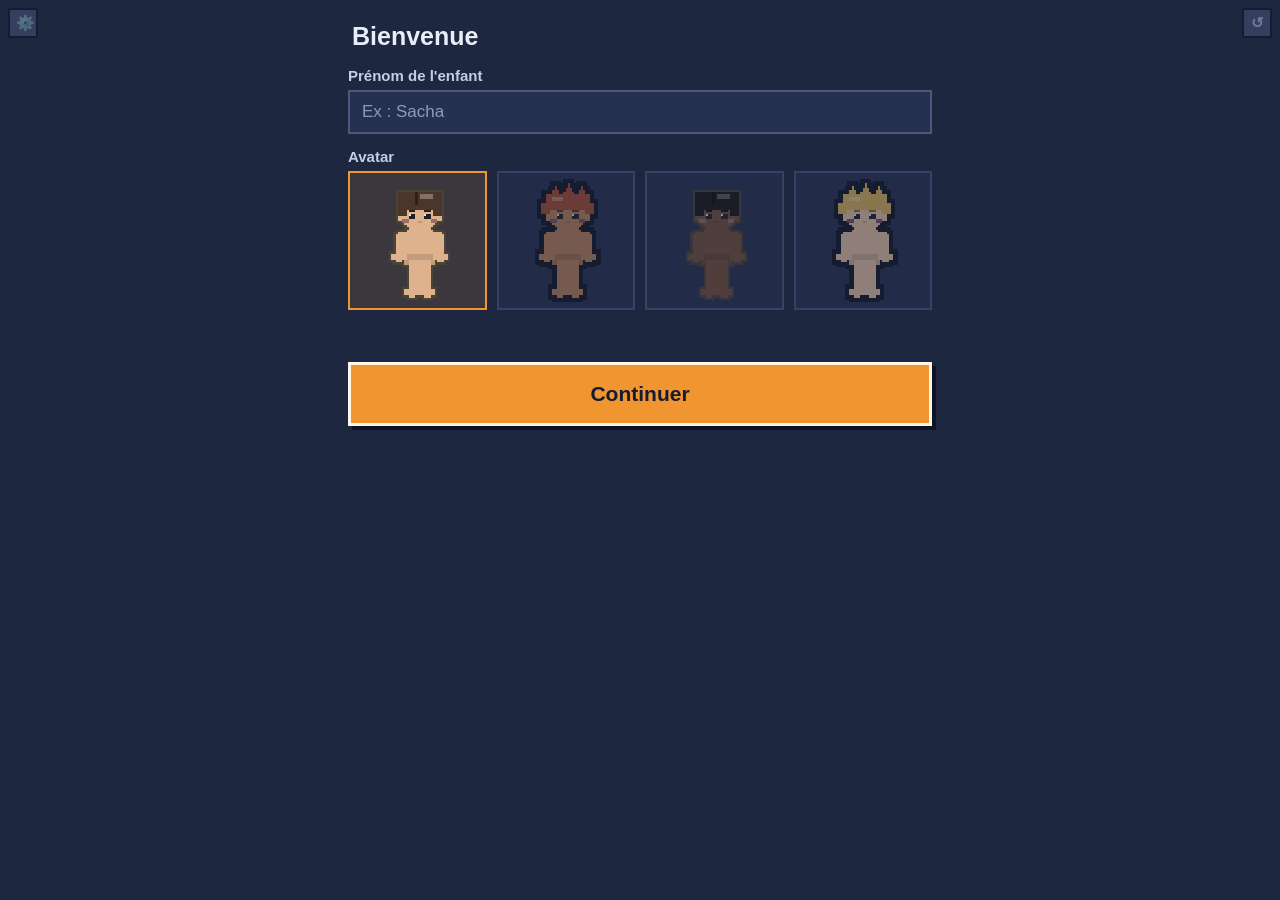
==== commit 3ec2eb8a: "Rend les profils, routines et avatars configurables depuis l'app Objectif : permettre de partager le" ====
--- a/app/index.html
+++ b/app/index.html
@@ -29,7 +29,7 @@
        code, cf. ouvrirEspaceParent() dans app.js), symétrique du reset. -->
   <button id="btn-espace-parent" aria-label="Espace parent" title="Espace parent">⚙️</button>
 
-  <!-- Mode debug (tests, jamais vu par Léon) : masqué par défaut, révélé
+  <!-- Mode debug (tests, jamais vu par l'enfant) : masqué par défaut, révélé
        par `modeDebugActif()` dans app.js (activé une fois via ?debug=1
        dans l'URL, retenu ensuite sur ce navigateur). Voir app/README.md. -->
   <button id="btn-debug" class="hidden" aria-label="Mode debug" title="Mode debug">🧪</button>
@@ -57,7 +57,7 @@
     </div>
 
     <div class="debug-bloc">
-      <div class="debug-bloc-titre">Profil de cet appareil : <span id="debug-profil-valeur">Léon</span></div>
+      <div class="debug-bloc-titre">Profil de cet appareil : <span id="debug-profil-valeur">—</span></div>
       <div id="debug-profils"></div>
       <div class="debug-note">Chaque enfant a son propre appareil en usage réel (cf. "Cet appareil" dans l'espace parent) — ceci ne sert qu'à tester les deux profils sur un même appareil de dev.</div>
     </div>
@@ -98,6 +98,7 @@
       <button class="btn-debug-item" id="btn-debug-parent-activites">🗺️ Activités</button>
       <button class="btn-debug-item" id="btn-debug-parent-routines-catalogue">🧩 Routines</button>
       <button class="btn-debug-item" id="btn-debug-parent-entourage">👪 Mon entourage</button>
+      <button class="btn-debug-item" id="btn-debug-parent-planning-journees">🗓️ Planning des journées</button>
       <button class="btn-debug-item" id="btn-debug-parent-appareil">📱 Cet appareil</button>
       <button class="btn-debug-item" id="btn-debug-nouvelle-activite">➕ Nouvelle activité</button>
       <button class="btn-debug-item" id="btn-debug-nouvelle-routine">➕ Nouvelle routine</button>
@@ -110,10 +111,23 @@
     </div>
   </div>
 
+  <!-- ============ Sélecteur d'emoji (partagé activité/routine/personne) ============
+       Recherchable façon Slack (cf. ouvrirSelecteurEmoji() dans app.js) —
+       un seul écran pour les 3 formulaires plutôt qu'une grille fixe
+       répétée trois fois ; ouvert par-dessus l'écran en cours, jamais une
+       navigation .screen à part. -->
+  <div id="emoji-picker" class="hidden">
+    <div id="emoji-picker-entete">
+      <input type="text" id="emoji-picker-recherche" placeholder="Rechercher (ex : vélo, chat, pizza…)" maxlength="30">
+      <button id="btn-emoji-picker-fermer" aria-label="Fermer">✕</button>
+    </div>
+    <div id="emoji-picker-grille"></div>
+  </div>
+
   <!-- ============ 0. Menu de la journée ============ -->
   <div id="screen-menu" class="screen active">
     <div class="barre-haut">
-      <div class="prenom-actif" id="prenom-menu">Léon</div>
+      <div class="prenom-actif" id="prenom-menu"></div>
       <button id="btn-mes-recompenses" class="bloc-monnaies" aria-label="Voir mes récompenses">
         <div id="jauge-jour"></div>
         <div id="pieces-total"></div>
@@ -124,7 +138,7 @@
 
     <div id="scene-menu">
       <!-- Calques <img> injectés par construireCalquesAvatar() (app.js)
-           selon le profil actif (Léon ou Colette) — cf. PROFILS. -->
+           selon le profil actif — cf. tousLesProfils() dans app.js. -->
       <div id="avatar-wrap-menu" class="avatar-wrap">
         <div class="badge-zone badge-dos" data-badge="dos"></div>
         <div class="badge-zone badge-visage" data-badge="visage"></div>
@@ -166,7 +180,7 @@
   <div id="screen-journee" class="screen">
     <div class="barre-haut">
       <button class="btn-retour-ecran" id="btn-retour-menu-journee" aria-label="Retour au menu">←</button>
-      <div class="prenom-actif">Ma journée</div>
+      <div class="prenom-actif" id="titre-journee">Ma journée</div>
       <button class="btn-voix" id="btn-modifier-journee" aria-label="Modifier la journée">✏️</button>
       <div></div>
     </div>
@@ -192,7 +206,7 @@
            cf. app.js). -->
       <button class="btn-retour-ecran" id="btn-retour-routine" aria-label="Retour au menu">←</button>
       <div class="bloc-nom">
-        <div class="prenom-actif" id="prenom-routine">Léon</div>
+        <div class="prenom-actif" id="prenom-routine"></div>
         <div id="nom-routine"></div>
       </div>
       <button class="btn-voix" id="btn-voix-routine" aria-label="Réécouter">🔊</button>
@@ -201,7 +215,7 @@
 
     <div id="scene">
       <!-- Calques <img> injectés par construireCalquesAvatar() (app.js)
-           selon le profil actif (Léon ou Colette) — cf. PROFILS. -->
+           selon le profil actif — cf. tousLesProfils() dans app.js. -->
       <div id="avatar-wrap" class="avatar-wrap">
         <div class="badge-zone badge-dos" data-badge="dos"></div>
         <div class="badge-zone badge-visage" data-badge="visage"></div>
@@ -263,12 +277,59 @@
     </div>
     <div id="dents-consigne" class="texte-consigne"></div>
     <div id="dents-bouche">
-      <div class="zone-dent" data-zone="haut-gauche"><span class="zone-dent-emoji">🦷</span><div class="zone-dent-remplissage"></div></div>
-      <div class="zone-dent" data-zone="haut-devant"><span class="zone-dent-emoji">🦷</span><div class="zone-dent-remplissage"></div></div>
-      <div class="zone-dent" data-zone="haut-droite"><span class="zone-dent-emoji">🦷</span><div class="zone-dent-remplissage"></div></div>
-      <div class="zone-dent" data-zone="bas-gauche"><span class="zone-dent-emoji">🦷</span><div class="zone-dent-remplissage"></div></div>
-      <div class="zone-dent" data-zone="bas-devant"><span class="zone-dent-emoji">🦷</span><div class="zone-dent-remplissage"></div></div>
-      <div class="zone-dent" data-zone="bas-droite"><span class="zone-dent-emoji">🦷</span><div class="zone-dent-remplissage"></div></div>
+      <!-- Phase "ouverte" (dents du haut ET du bas visibles, surfaces
+           internes) : 4 zones, bas d'abord (cf. app.js, PHASES_DENTS).
+           Pas de zone "devant" ici — avec la bouche grande ouverte, le
+           passage du geste d'un côté à l'autre couvre déjà le centre. -->
+      <svg id="bouche-ouverte" viewBox="0 0 300 220" class="svg-bouche">
+        <path class="bouche-interieur" d="M40,110 C40,45 100,25 150,25 C200,25 260,45 260,110 C260,175 200,195 150,195 C100,195 40,175 40,110 Z"/>
+        <ellipse class="bouche-langue" cx="150" cy="150" rx="46" ry="22"/>
+        <g class="zone-dent" data-zone="haut-gauche">
+          <rect class="zone-dent-base" x="55" y="42" width="92" height="48" rx="8"/>
+          <line class="zone-dent-trait" x1="86" y1="42" x2="86" y2="90"/>
+          <line class="zone-dent-trait" x1="117" y1="42" x2="117" y2="90"/>
+          <rect class="zone-dent-remplissage"/>
+        </g>
+        <g class="zone-dent" data-zone="haut-droite">
+          <rect class="zone-dent-base" x="153" y="42" width="92" height="48" rx="8"/>
+          <line class="zone-dent-trait" x1="184" y1="42" x2="184" y2="90"/>
+          <line class="zone-dent-trait" x1="215" y1="42" x2="215" y2="90"/>
+          <rect class="zone-dent-remplissage"/>
+        </g>
+        <g class="zone-dent" data-zone="bas-gauche">
+          <rect class="zone-dent-base" x="55" y="130" width="92" height="48" rx="8"/>
+          <line class="zone-dent-trait" x1="86" y1="130" x2="86" y2="178"/>
+          <line class="zone-dent-trait" x1="117" y1="130" x2="117" y2="178"/>
+          <rect class="zone-dent-remplissage"/>
+        </g>
+        <g class="zone-dent" data-zone="bas-droite">
+          <rect class="zone-dent-base" x="153" y="130" width="92" height="48" rx="8"/>
+          <line class="zone-dent-trait" x1="184" y1="130" x2="184" y2="178"/>
+          <line class="zone-dent-trait" x1="215" y1="130" x2="215" y2="178"/>
+          <rect class="zone-dent-remplissage"/>
+        </g>
+        <path class="bouche-levre" d="M40,110 C40,45 100,25 150,25 C200,25 260,45 260,110 C260,175 200,195 150,195 C100,195 40,175 40,110 Z"/>
+      </svg>
+      <!-- Phase "fermée" (dents serrées, lèvres tirées en arrière,
+           surfaces externes) : 3 zones, droite → devant → gauche. -->
+      <svg id="bouche-fermee" viewBox="0 0 300 140" class="svg-bouche hidden">
+        <path class="bouche-levre-pleine" d="M18,70 C18,25 90,14 150,14 C210,14 282,25 282,70 C282,115 210,126 150,126 C90,126 18,115 18,70 Z"/>
+        <g class="zone-dent" data-zone="gauche">
+          <rect class="zone-dent-base" x="34" y="42" width="76" height="56" rx="8"/>
+          <line class="zone-dent-trait-h" x1="34" y1="70" x2="110" y2="70"/>
+          <rect class="zone-dent-remplissage"/>
+        </g>
+        <g class="zone-dent" data-zone="devant">
+          <rect class="zone-dent-base" x="112" y="37" width="76" height="66" rx="8"/>
+          <line class="zone-dent-trait-h" x1="112" y1="70" x2="188" y2="70"/>
+          <rect class="zone-dent-remplissage"/>
+        </g>
+        <g class="zone-dent" data-zone="droite">
+          <rect class="zone-dent-base" x="190" y="42" width="76" height="56" rx="8"/>
+          <line class="zone-dent-trait-h" x1="190" y1="70" x2="266" y2="70"/>
+          <rect class="zone-dent-remplissage"/>
+        </g>
+      </svg>
     </div>
     <div id="dents-chrono">3:00</div>
     <!-- Seule action possible pendant le brossage, jamais requise (cf.
@@ -330,6 +391,35 @@
   </div>
 
   <!-- ============ Espace parent (hub) ============ -->
+  <!-- ============ Première configuration (prénom + avatar) ============ -->
+  <!-- Affiché quand cet appareil n'a encore aucun profil (cf. demarrer()
+       dans app.js), ou rouvert depuis "Cet appareil" -> "+ Nouvel enfant"
+       pour un appareil déjà configuré (bouton retour visible seulement
+       dans ce cas, cf. ouvrirPremiereConfiguration()). Le code parent est
+       demandé juste après, sur screen-validation (mode "initial1"/
+       "initial2", même pavé numérique que le reste) : la création réelle
+       du profil n'a lieu qu'une fois ce code confirmé deux fois, cf.
+       finaliserPremiereConfiguration(). -->
+  <div id="screen-premiere-configuration" class="screen">
+    <div class="barre-haut">
+      <button class="btn-retour-ecran hidden" id="btn-retour-premiere-configuration" aria-label="Annuler">←</button>
+      <div class="prenom-actif">Bienvenue</div>
+      <div></div>
+    </div>
+    <div id="premiere-configuration-contenu">
+      <label class="champ-parent">
+        <span>Prénom de l'enfant</span>
+        <input type="text" id="pc-prenom" placeholder="Ex : Sacha" maxlength="30">
+      </label>
+      <div class="champ-parent">
+        <span>Avatar</span>
+        <div id="pc-avatars-grille" class="pc-avatars-grille"></div>
+      </div>
+      <div id="pc-erreur" class="texte-erreur"></div>
+    </div>
+    <button class="btn-continuer" id="btn-continuer-premiere-configuration">Continuer</button>
+  </div>
+
   <div id="screen-parent" class="screen">
     <div class="barre-haut">
       <button class="btn-retour-ecran" id="btn-retour-menu-parent" aria-label="Retour au menu">←</button>
@@ -346,7 +436,7 @@
       <div class="prenom-actif">Relancer une routine</div>
       <div></div>
     </div>
-    <div class="texte-consigne" id="parent-routines-intro">Si l'état de Léon a changé (ex. il s'est redéshabillé), choisis la routine à relancer.</div>
+    <div class="texte-consigne" id="parent-routines-intro">Si l'état de l'enfant a changé (ex. il/elle s'est redéshabillé·e), choisis la routine à relancer.</div>
     <div id="parent-routines-liste"></div>
   </div>
 
@@ -377,7 +467,7 @@
       <div class="prenom-actif">Activités</div>
       <div></div>
     </div>
-    <div class="texte-consigne">Touche une activité pour l'ajouter ou la retirer d'aujourd'hui.</div>
+    <div class="texte-consigne">Touche une activité pour l'ajouter ou la retirer d'aujourd'hui, ✏️ pour la modifier.</div>
     <div id="parent-activites-liste"></div>
     <button class="btn-continuer" id="btn-nouvelle-activite">➕ Nouvelle activité</button>
   </div>
@@ -404,6 +494,16 @@
     <button class="btn-continuer" id="btn-nouvelle-personne">➕ Nouvelle personne</button>
   </div>
 
+  <!-- ============ Espace parent : planning des journées ============ -->
+  <div id="screen-parent-planning-journees" class="screen">
+    <div class="barre-haut">
+      <button class="btn-retour-ecran" id="btn-retour-parent-planning-journees" aria-label="Retour à l'espace parent">←</button>
+      <div class="prenom-actif">Planning des journées</div>
+      <div></div>
+    </div>
+    <div id="parent-planning-journees-liste"></div>
+  </div>
+
   <!-- ============ Espace parent : cet appareil (quel profil) ============ -->
   <div id="screen-parent-appareil" class="screen">
     <div class="barre-haut">
@@ -411,15 +511,16 @@
       <div class="prenom-actif">Cet appareil</div>
       <div></div>
     </div>
-    <div class="texte-consigne">Choisis l'enfant que cet appareil affiche. Colette a son propre appareil, distinct de celui de Léon — ce choix n'est pas destiné à être changé tous les jours.</div>
+    <div class="texte-consigne">Choisis l'enfant que cet appareil affiche. Chaque enfant a son propre appareil — ce choix n'est pas destiné à être changé tous les jours.</div>
     <div id="parent-appareil-liste"></div>
+    <button class="btn-continuer" id="btn-nouvel-enfant">➕ Nouvel enfant</button>
   </div>
 
   <!-- ============ Espace parent : nouvelle routine ============ -->
   <div id="screen-parent-nouvelle-routine" class="screen">
     <div class="barre-haut">
       <button class="btn-retour-ecran" id="btn-retour-parent-nouvelle-routine" aria-label="Annuler">←</button>
-      <div class="prenom-actif">Nouvelle routine</div>
+      <div class="prenom-actif" id="nouvelle-routine-titre">Nouvelle routine</div>
       <div></div>
     </div>
     <div id="nouvelle-routine-contenu">
@@ -429,7 +530,7 @@
       </label>
       <div class="champ-parent">
         <span>Icône</span>
-        <div id="nr-emoji-grille"></div>
+        <button type="button" class="emoji-trigger" id="nr-emoji-trigger" aria-label="Changer l'icône"></button>
       </div>
       <div class="champ-parent">
         <span>Lieu (teinte du décor)</span>
@@ -522,7 +623,7 @@
   <div id="screen-parent-nouvelle-aventure" class="screen">
     <div class="barre-haut">
       <button class="btn-retour-ecran" id="btn-retour-parent-nouvelle-aventure" aria-label="Annuler">←</button>
-      <div class="prenom-actif">Nouvelle activité</div>
+      <div class="prenom-actif" id="nouvelle-aventure-titre">Nouvelle activité</div>
       <div></div>
     </div>
     <div id="nouvelle-aventure-contenu">
@@ -532,7 +633,7 @@
       </label>
       <div class="champ-parent">
         <span>Icône</span>
-        <div id="na-emoji-grille"></div>
+        <button type="button" class="emoji-trigger" id="na-emoji-trigger" aria-label="Changer l'icône"></button>
       </div>
       <label class="champ-parent">
         <span>Texte pendant le trajet</span>
@@ -575,7 +676,7 @@
   <div id="screen-parent-nouvelle-personne" class="screen">
     <div class="barre-haut">
       <button class="btn-retour-ecran" id="btn-retour-parent-nouvelle-personne" aria-label="Annuler">←</button>
-      <div class="prenom-actif">Nouvelle personne</div>
+      <div class="prenom-actif" id="nouvelle-personne-titre">Nouvelle personne</div>
       <div></div>
     </div>
     <div id="nouvelle-personne-contenu">
@@ -585,7 +686,7 @@
       </label>
       <div class="champ-parent">
         <span>Icône</span>
-        <div id="np-emoji-grille"></div>
+        <button type="button" class="emoji-trigger" id="np-emoji-trigger" aria-label="Changer l'icône"></button>
       </div>
       <label class="champ-parent">
         <span>Rôle (facultatif)</span>
@@ -608,7 +709,7 @@
        automatique d'aujourd'hui (jamais verrouillé, toujours 🎁). -->
   <div id="screen-coffre" class="screen">
     <div class="barre-haut">
-      <div class="prenom-actif" id="coffre-titre">Bravo Léon !</div>
+      <div class="prenom-actif" id="coffre-titre">Bravo !</div>
       <button class="btn-voix" id="btn-voix-coffre" aria-label="Réécouter">🔊</button>
       <div></div>
     </div>
@@ -702,7 +803,7 @@
         "/>
       </svg>
     </div>
-    <div class="texte-consigne" id="trajet-texte">On roule vers chez Pauline.</div>
+    <div class="texte-consigne" id="trajet-texte">On roule.</div>
     <div class="note-bas">C'est un temps d'attente : rien à faire, rien à toucher. Quand on est arrivés, un parent appuie ici.</div>
     <button class="btn-continuer" id="btn-arrive">On est arrivés ✅</button>
   </div>
@@ -710,23 +811,23 @@
   <!-- ============ 4. Arrivée chez la praticienne ============ -->
   <div id="screen-arrivee" class="screen">
     <div class="barre-haut">
-      <div class="prenom-actif" id="arrivee-lieu">Chez Pauline</div>
+      <div class="prenom-actif" id="arrivee-lieu"></div>
       <button class="btn-voix" id="btn-voix-arrivee" aria-label="Réécouter">🔊</button>
       <div></div>
     </div>
     <div id="scene-arrivee">
       <div class="sprite-simple" id="sprite-enfant">
         <!-- Calques <img> injectés par construireCalquesAvatar() (app.js)
-             selon le profil actif (Léon ou Colette) — cf. PROFILS. -->
+             selon le profil actif — cf. tousLesProfils() dans app.js. -->
         <div id="avatar-wrap-arrivee" class="avatar-wrap">
           <div class="badge-zone badge-dos" data-badge="dos"></div>
           <div class="badge-zone badge-visage" data-badge="visage"></div>
         </div>
-        <span id="arrivee-prenom-enfant">Léon</span>
+        <span id="arrivee-prenom-enfant"></span>
       </div>
       <div class="sprite-simple hidden" id="sprite-personne"></div>
     </div>
-    <div class="texte-consigne" id="arrivee-texte">Pauline est là. Orthophoniste, une demi-heure.</div>
+    <div class="texte-consigne" id="arrivee-texte"></div>
     <div class="carte-programme">
       <div class="label-trajet">CE QUI VA SE PASSER</div>
       <div id="arrivee-programme"></div>
@@ -736,12 +837,12 @@
 
   <!-- ============ Séance chez une praticienne (en cours) ============ -->
   <!-- N'apparaît que pour une aventure avec une praticienne précise
-       (personne, cf. terminerVisite() dans app.js) — Pauline, Elsa,
-       Arianne. C'est elle qui garde l'appareil ici, pas l'enfant : rien
+       (personne, cf. terminerVisite() dans app.js) — une praticienne
+       ajoutée par un parent. C'est elle qui garde l'appareil ici, pas l'enfant : rien
        à faire pour personne avant qu'elle tape "Terminer la séance". -->
   <div id="screen-seance" class="screen">
     <div class="barre-haut">
-      <div class="prenom-actif" id="seance-titre">Chez Pauline</div>
+      <div class="prenom-actif" id="seance-titre"></div>
       <div></div>
       <div></div>
     </div>
--- a/app/styles.css
+++ b/app/styles.css
@@ -20,6 +20,14 @@
   --type-routine: #6FA8DC;
   --type-repas: #93C47D;
   --type-aventure: #C58AF9;
+  /* Mini-jeu brossage de dents (cf. #bouche-ouverte/#bouche-fermee) —
+     tokens dédiés plutôt que réutiliser --skin/--rouge, pour ajuster
+     l'illustration sans toucher au reste de l'avatar. */
+  --bouche-levre: #C97064;
+  --bouche-interieur: #7A2E2E;
+  --dent: #F5F0E6;
+  --dent-trait: #C9BFA8;
+  --dent-brillance: rgba(240, 149, 47, .55);
   --text: #E8EDF7;
   --text-soft: #C3CEE6;
   --text-mute: #A9B6D4;
@@ -121,8 +129,8 @@
 @keyframes rebondBas { 0%, 100% { transform: translateX(-50%) translateY(0); } 50% { transform: translateX(-50%) translateY(7px); } }
 /* Poignée invisible superposée à l'avatar (#avatar-poignee dans
    index.html, remplie par app.js) : mêmes dimensions/position que
-   .avatar-wrap pour capter le geste exactement là où l'enfant voit
-   Léon — les calques de l'avatar ont pointer-events:none. */
+   .avatar-wrap pour capter le geste exactement là où l'enfant voit son
+   avatar — les calques de l'avatar ont pointer-events:none. */
 .poignee-glissable {
   position: absolute; left: 50%; bottom: 14px; width: 122px; height: 190px; transform: translateX(-50%);
   cursor: grab; touch-action: none;
@@ -208,6 +216,7 @@
 }
 .carte-routine-nom { font-size: 19px; font-weight: 700; }
 .carte-routine-etat { font-size: 22px; }
+.carte-routine-droite { display: flex; align-items: center; gap: 10px; flex-shrink: 0; }
 .carte-routine.faite { background: rgba(240,149,47,.14); border-color: var(--accent); box-shadow: none; opacity: .85; }
 .carte-routine.verrouillee { opacity: .45; box-shadow: none; }
 /* attire l'attention sur la routine à faire avant de partir, sans
@@ -287,7 +296,7 @@
 }
 #btn-espace-parent:active { opacity: 1; transform: translate(1px, 1px); }
 
-/* Mode debug (tests, jamais vu par Léon — cf. modeDebugActif() dans
+/* Mode debug (tests, jamais vu par l'enfant — cf. modeDebugActif() dans
    app.js) : même famille visuelle que les deux boutons ci-dessus, mais
    volontairement décalé pour ne pas les chevaucher. */
 #btn-debug {
@@ -310,6 +319,32 @@
   width: 30px; height: 30px; background: var(--surface-high); color: var(--text-soft);
   border: 2px solid var(--outline); font-family: monospace;
 }
+/* Sélecteur d'emoji recherchable (cf. app.js, ouvrirSelecteurEmoji) —
+   même pattern d'overlay plein écran que #debug-panel ci-dessus, mais
+   habillage "dans l'app" (mêmes tokens que le reste), pas l'allure
+   "outil" du panneau debug : c'est un écran destiné aux parents en usage
+   normal, pas un outil de test. */
+#emoji-picker {
+  position: fixed; inset: 0; z-index: 1000; display: flex; flex-direction: column;
+  background: var(--bg); padding: 18px; box-sizing: border-box;
+}
+#emoji-picker-entete { display: flex; gap: 10px; margin-bottom: 14px; flex-shrink: 0; }
+#emoji-picker-recherche {
+  flex: 1; font: inherit; font-size: 17px; font-weight: 600; color: var(--text);
+  background: var(--surface); border: 2px solid var(--surface-high); padding: 10px 12px;
+}
+#emoji-picker-recherche::placeholder { color: var(--text-faint); font-weight: 500; }
+#emoji-picker-recherche:focus { outline: none; border-color: var(--accent); }
+#emoji-picker-grille {
+  display: flex; flex-wrap: wrap; align-content: flex-start; gap: 10px;
+  overflow-y: auto; flex: 1;
+}
+#btn-emoji-picker-fermer {
+  width: 48px; height: 48px; font-size: 20px; font-weight: 800; flex-shrink: 0;
+  background: var(--rouge); border: 3px solid var(--rouge-edge); box-shadow: var(--shadow-hard); color: var(--deep);
+}
+#btn-emoji-picker-fermer:active { transform: translate(2px, 2px); box-shadow: none; }
+
 .debug-bloc { margin-bottom: 16px; padding-bottom: 12px; border-bottom: 1px solid var(--surface-high); }
 .debug-bloc-titre { font-weight: 700; color: var(--accent); margin-bottom: 6px; }
 .debug-ligne { display: flex; align-items: center; gap: 8px; flex-wrap: wrap; }
@@ -376,36 +411,36 @@
 
 #dents-consigne { margin-top: 4px; }
 
-/* grille 3x2 : rangée du haut = dents du haut, rangée du bas = dents du
-   bas ; colonnes gauche/devant/droite dans le même ordre qu'on les
-   brosse (cf. ZONES_DENTS, app.js). */
-#dents-bouche {
-  display: grid; grid-template-columns: repeat(3, 1fr); grid-template-rows: repeat(2, 1fr);
-  gap: 10px; height: 230px; margin: 10px 0;
-}
-.zone-dent {
-  position: relative; overflow: hidden; display: flex; align-items: center; justify-content: center;
-  background: var(--surface); border: 3px solid var(--surface-high);
-}
-.zone-dent-emoji { position: relative; z-index: 1; font-size: 40px; opacity: .5; transition: opacity .2s ease; }
-/* remplissage progressif pendant qu'on garde le doigt dessus (même
-   principe que #btn-reset-test::after) : une zone déjà faite reste
-   pleine (100%), la zone en cours se remplit avec dentsTempsRestant,
-   les suivantes restent vides. */
-.zone-dent-remplissage {
-  position: absolute; inset: auto 0 0 0; height: 0%; background: rgba(240,149,47,.4);
-  transition: height .1s linear;
-}
-.zone-dent.active { border-color: var(--accent-edge); border-width: 4px; }
-.zone-dent.active .zone-dent-emoji { opacity: 1; }
-.zone-dent.faite { border-color: var(--accent); }
-.zone-dent.faite .zone-dent-emoji { opacity: 1; }
+/* Deux bouches superposées (une seule visible à la fois, cf.
+   changerPhaseDents() dans app.js) plutôt qu'une grille abstraite —
+   demandé explicitement : une vraie bouche illustrée, ouverte (dents du
+   haut ET du bas, phase "aaaa") puis fermée (dents serrées, lèvres
+   tirées en arrière, phase "iiii"). */
+#dents-bouche { display: flex; align-items: center; justify-content: center; height: 230px; margin: 10px 0; }
+.svg-bouche { width: 100%; max-width: 340px; height: 100%; overflow: visible; }
+
+.bouche-interieur, .bouche-langue, .bouche-levre, .bouche-levre-pleine { pointer-events: none; }
+.bouche-interieur { fill: var(--bouche-interieur); }
+.bouche-langue { fill: var(--bouche-levre); opacity: .55; }
+.bouche-levre { fill: none; stroke: var(--bouche-levre); stroke-width: 10; }
+.bouche-levre-pleine { fill: var(--bouche-levre); }
+
+.zone-dent-base { fill: var(--dent); stroke: var(--dent-trait); stroke-width: 2; transition: fill .2s ease; }
+.zone-dent-trait, .zone-dent-trait-h { stroke: var(--dent-trait); stroke-width: 1.5; opacity: .6; pointer-events: none; }
+/* Brillance progressive pendant qu'on brosse (même principe que l'ancien
+   remplissage bas→haut) : positionnée/dimensionnée par JS à partir du
+   rectangle de la dent (getBBox()), jamais codée en dur ici — commune
+   aux deux bouches malgré leurs coordonnées différentes. */
+.zone-dent-remplissage { fill: var(--dent-brillance); pointer-events: none; }
+.zone-dent.active .zone-dent-base { stroke: var(--accent-edge); stroke-width: 4; }
+.zone-dent.faite .zone-dent-base { stroke: var(--accent); }
 /* petit tremblement pendant qu'on brosse activement — retour visuel
-   immédiat que le geste "compte", sans avoir à détecter un vrai
-   mouvement de va-et-vient (pas nécessaire : garder le doigt dessus
-   suffit, cf. app.js). */
-.zone-dent.brossage-actif .zone-dent-emoji { animation: brosserDent .25s ease-in-out infinite; }
-@keyframes brosserDent { 0%, 100% { transform: rotate(-8deg); } 50% { transform: rotate(8deg); } }
+   immédiat que le geste "compte". transform-box: fill-box nécessaire
+   pour qu'un pourcentage ("center") se calcule sur la boîte du <g> lui-
+   même, pas sur tout le viewBox du SVG (comportement par défaut, très
+   différent du HTML). */
+.zone-dent.brossage-actif { transform-box: fill-box; transform-origin: center; animation: brosserDent .25s ease-in-out infinite; }
+@keyframes brosserDent { 0%, 100% { transform: rotate(-4deg); } 50% { transform: rotate(4deg); } }
 
 #dents-chrono {
   text-align: center; font-size: 32px; font-weight: 800; font-family: monospace;
@@ -497,9 +532,10 @@
   position: absolute; inset: 0;
   background: url("assets/scenes/fenetre-voiture.jpg") center / cover;
 }
-/* L'enfant (Léon ou Colette, cf. PROFILS dans app.js) vu de l'intérieur,
-   tête de profil au premier plan devant la fenêtre — silhouette plutôt
-   qu'un sprite détaillé : à contre-jour devant la vitre, un aplat sombre
+/* L'enfant (profil actif, cf. tousLesProfils() dans app.js) vu de
+   l'intérieur, tête de profil au premier plan devant la fenêtre —
+   silhouette plutôt qu'un sprite détaillé : à contre-jour devant la
+   vitre, un aplat sombre
    suffit et évite de dessiner un visage de profil par enfant. Un seul
    élément partagé, pas une variante par profil : une silhouette à
    contre-jour n'a pas besoin de distinguer les deux. */
@@ -521,7 +557,7 @@
 }
 .sprite-simple { font-size: 56px; display: flex; flex-direction: column; align-items: center; gap: 4px; }
 .sprite-simple span { font-size: 14px; font-weight: 700; color: var(--text-mute); }
-/* Léon en vrai sprite (pas un emoji) sur l'écran d'arrivée : `.avatar-wrap`
+/* L'enfant en vrai sprite (pas un emoji) sur l'écran d'arrivée : `.avatar-wrap`
    est pensé pour un décor en `position:relative` de pleine hauteur
    (#scene / #scene-menu) — ici il vit dans un `.sprite-simple` flex, donc
    on retire le positionnement absolu et on réduit la taille en
@@ -624,7 +660,7 @@
   0%, 100% { filter: drop-shadow(0 0 0 transparent) brightness(1); }
   40% { filter: drop-shadow(0 0 14px var(--accent)) brightness(1.6); }
 }
-/* Portrait de Léon sur la pièce : recadrage simple (pas de nouvel
+/* Portrait de l'enfant sur la pièce : recadrage simple (pas de nouvel
    asset) du sprite avatar existant sur la zone du visage, via un
    positionnement approximatif plutôt qu'un détourage précis. Petit et
    teinté dans le ton de la pièce (façon profil gravé, type tête sur une
@@ -640,7 +676,7 @@
 }
 
 /* ---------- Espace parent ---------- */
-#parent-contenu, #parent-routines-liste, #parent-historique-liste, #parent-seances-liste, #parent-activites-liste, #parent-routines-catalogue-liste, #parent-entourage-liste {
+#parent-contenu, #parent-routines-liste, #parent-historique-liste, #parent-seances-liste, #parent-activites-liste, #parent-routines-catalogue-liste, #parent-entourage-liste, #parent-planning-journees-liste {
   display: flex; flex-direction: column; gap: 12px; overflow-y: auto; flex: 1; padding-bottom: 12px;
 }
 .carte-parent-soustitre { font-size: 13px; font-weight: 500; color: var(--text-faint); margin-top: 3px; }
@@ -649,7 +685,20 @@
 .carte-parent.verrouillee { cursor: default; }
 
 /* ---------- Formulaires parent (nouvelle activité / nouvelle routine) ---------- */
-#nouvelle-aventure-contenu, #nouvelle-routine-contenu, #nouvelle-personne-contenu, #seance-note-contenu { display: flex; flex-direction: column; gap: 14px; overflow-y: auto; flex: 1; padding-bottom: 8px; }
+#nouvelle-aventure-contenu, #nouvelle-routine-contenu, #nouvelle-personne-contenu, #seance-note-contenu, #premiere-configuration-contenu { display: flex; flex-direction: column; gap: 14px; overflow-y: auto; flex: 1; padding-bottom: 8px; }
+
+/* Grille de choix d'avatar (première configuration / "+ Nouvel enfant"),
+   même esprit que .etoile-note-btn (bouton "éteint" tant que non choisi) —
+   la vignette (sprite de base) porte le choix, pas un texte à côté. */
+.pc-avatars-grille { display: grid; grid-template-columns: repeat(4, 1fr); gap: 10px; }
+.pc-avatar-carte {
+  background: var(--surface); border: 2px solid var(--surface-high);
+  padding: 6px; display: flex; align-items: center; justify-content: center;
+  aspect-ratio: 1; opacity: .55;
+}
+.pc-avatar-carte img { max-width: 100%; max-height: 100%; image-rendering: pixelated; }
+.pc-avatar-carte.choisi { opacity: 1; border-color: var(--accent); background: rgba(240,149,47,.14); }
+.pc-avatar-carte:active { transform: translate(1px, 1px); }
 .champ-parent { display: flex; flex-direction: column; gap: 6px; font-size: 15px; font-weight: 700; color: var(--text-soft); }
 .champ-parent input[type="text"] {
   font: inherit; font-size: 17px; font-weight: 600; color: var(--text);
@@ -677,12 +726,21 @@
 .etoile-note-btn.choisie { opacity: 1; border-color: var(--accent); background: rgba(240,149,47,.14); }
 .champ-parent-case { flex-direction: row; align-items: center; gap: 10px; }
 .champ-parent-case input[type="checkbox"] { width: 24px; height: 24px; accent-color: var(--accent); }
-#na-emoji-grille, #nr-emoji-grille, #np-emoji-grille { display: flex; flex-wrap: wrap; gap: 8px; }
+/* Bouton "icône actuelle" des 3 formulaires (activité/routine/personne) —
+   ouvre le sélecteur partagé au tap (cf. #emoji-picker plus bas). Plus
+   grand qu'un simple .emoji-choix-btn : c'est maintenant le SEUL point
+   d'entrée visible vers l'icône, pas un choix parmi une grille déjà là. */
+.emoji-trigger {
+  width: 64px; height: 64px; font-size: 32px; background: var(--surface);
+  border: 2px solid var(--surface-high);
+}
+.emoji-trigger:active { transform: translate(1px, 1px); }
+
 .emoji-choix-btn {
   width: 44px; height: 44px; font-size: 22px; background: var(--surface);
-  border: 2px solid var(--surface-high); opacity: .6;
-}
-.emoji-choix-btn.choisi { opacity: 1; border-color: var(--accent); background: rgba(240,149,47,.14); }
+  border: 2px solid var(--surface-high);
+}
+.emoji-choix-btn:active { background: var(--surface-active); transform: translate(1px, 1px); }
 
 /* lieu (chambre/salon) : même esprit que les boutons emoji, deux choix
    mutuellement exclusifs plutôt qu'une grille. */
